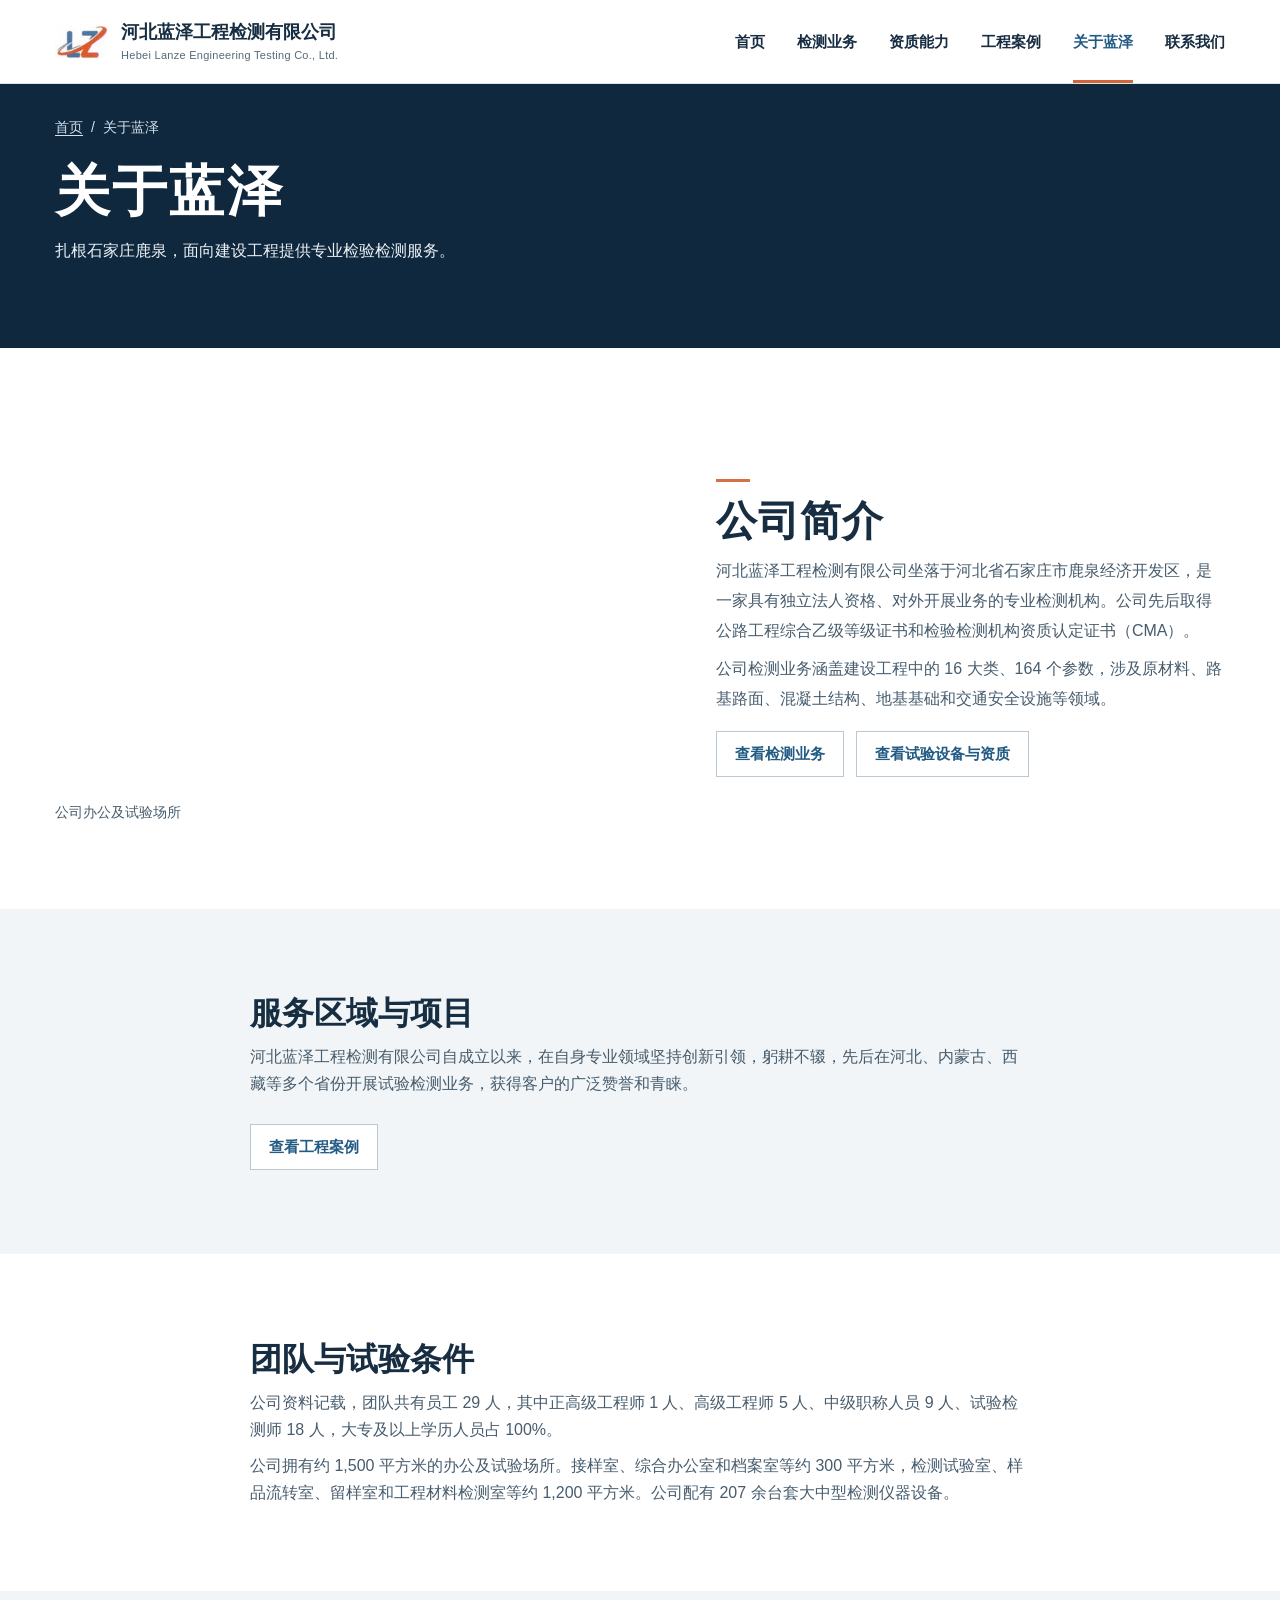
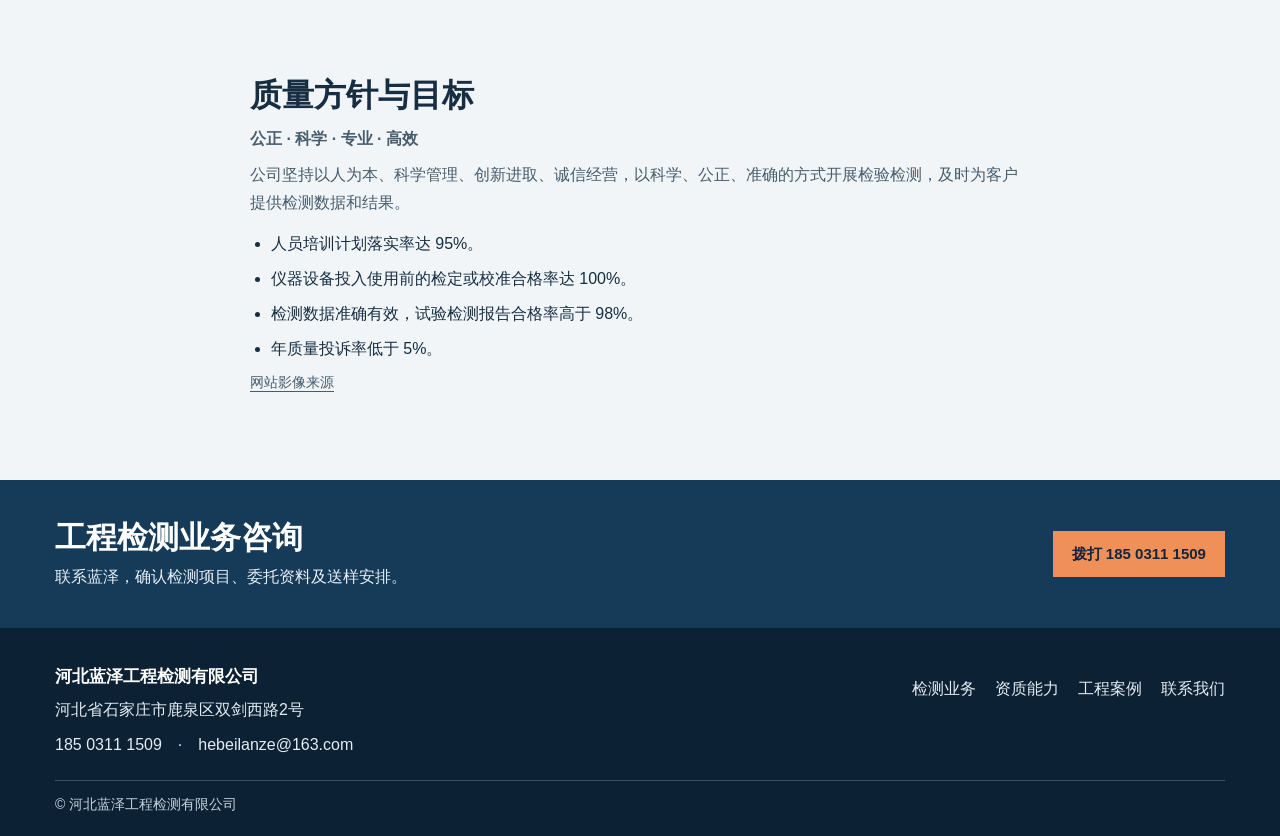
==== about.html @ 0165897f "Refine Lanze homepage and expand company information" ====
<!doctype html>
<html lang="zh-CN">
<head>
  <meta charset="utf-8">
  <meta name="viewport" content="width=device-width, initial-scale=1, viewport-fit=cover">
  <meta name="description" content="了解河北蓝泽工程检测有限公司的公司概况、试验环境和质量方针。">
  <title>关于蓝泽｜河北蓝泽工程检测有限公司</title>
  <link rel="icon" href="assets/logo.jpg" type="image/jpeg">
  <link rel="stylesheet" href="styles.css">
  <link rel="stylesheet" href="mobile.css" media="(max-width: 870px), (max-width: 960px) and (max-height: 500px) and (pointer: coarse)">
  <script src="site.js" defer></script>
</head>
<body>
<a class="skip" href="#main">跳至页面内容</a>
      <header class="header">
        <div class="container header-row">
          <a class="brand" href="index.html">
            <img src="assets/logo.jpg" alt="" width="104" height="69" class="brand-mark">
            <span class="brand-text">
              <span class="brand-name">河北蓝泽工程检测有限公司</span>
              <span class="brand-en" lang="en">Hebei Lanze Engineering Testing Co., Ltd.</span>
            </span>
          </a>
          <button class="menu-button" type="button" aria-controls="site-nav" aria-expanded="false" aria-label="展开导航">
            <span class="menu-bars" aria-hidden="true"></span>
          </button>
          <nav class="nav" id="site-nav" aria-label="主导航">
            <a class="nav-link" href="index.html">首页</a>
<a class="nav-link" href="services.html">检测业务</a>
<a class="nav-link" href="qualifications.html">资质能力</a>
<a class="nav-link" href="projects.html">工程案例</a>
<a class="nav-link" href="about.html" aria-current="page">关于蓝泽</a>
<a class="nav-link" href="contact.html">联系我们</a>
          </nav>
        </div>
      </header>
<main id="main">
<section class="page-hero">
    <div class="container">
      <nav class="breadcrumb" aria-label="当前位置"><a href="index.html">首页</a><span aria-hidden="true">/</span><span aria-current="page">关于蓝泽</span></nav>
      <h1>关于蓝泽</h1><p>扎根石家庄鹿泉，面向建设工程提供专业检验检测服务。</p>
    </div>
  </section>

<section class="section">
  <div class="container split">
    <figure class="split-media">
      <picture>
        <source media="(max-width: 870px), (max-width: 960px) and (max-height: 500px) and (pointer: coarse)" srcset="assets/office-mobile.webp" type="image/webp">
        <source media="(max-width: 870px), (max-width: 960px) and (max-height: 500px) and (pointer: coarse)" srcset="assets/office-mobile.jpg">
        <img src="assets/office.jpg" alt="河北蓝泽工程检测有限公司办公楼外景" width="1800" height="899" loading="lazy" decoding="async">
      </picture>
      <figcaption>公司办公及试验场所</figcaption>
    </figure>
    <div class="split-copy">
      <h2>公司简介</h2>
      <p>河北蓝泽工程检测有限公司坐落于河北省石家庄市鹿泉经济开发区，是一家具有独立法人资格、对外开展业务的专业检测机构。公司先后取得公路工程综合乙级等级证书和检验检测机构资质认定证书（CMA）。</p>
      <p>公司检测业务涵盖建设工程中的 16 大类、164 个参数，涉及原材料、路基路面、混凝土结构、地基基础和交通安全设施等领域。</p>
      <div class="actions"><a class="button button-outline" href="services.html">查看检测业务</a><a class="button button-outline" href="qualifications.html">查看试验设备与资质</a></div>
    </div>
  </div>
</section>
<section class="section section-tint">
  <div class="container article">
    <h2>服务区域与项目</h2>
    <p>河北蓝泽工程检测有限公司自成立以来，在自身专业领域坚持创新引领，躬耕不辍，先后在河北、内蒙古、西藏等多个省份开展试验检测业务，获得客户的广泛赞誉和青睐。</p>
    <div class="actions"><a class="button button-outline" href="projects.html">查看工程案例</a></div>
  </div>
</section>
<section class="section">
  <div class="container article">
    <h2>团队与试验条件</h2>
    <p>公司资料记载，团队共有员工 29 人，其中正高级工程师 1 人、高级工程师 5 人、中级职称人员 9 人、试验检测师 18 人，大专及以上学历人员占 100%。</p>
    <p>公司拥有约 1,500 平方米的办公及试验场所。接样室、综合办公室和档案室等约 300 平方米，检测试验室、样品流转室、留样室和工程材料检测室等约 1,200 平方米。公司配有 207 余台套大中型检测仪器设备。</p>
  </div>
</section>
<section class="section section-tint">
  <div class="container article">
    <h2>质量方针与目标</h2>
    <p><strong>公正 · 科学 · 专业 · 高效</strong></p>
    <p>公司坚持以人为本、科学管理、创新进取、诚信经营，以科学、公正、准确的方式开展检验检测，及时为客户提供检测数据和结果。</p>
    <ul class="project-list">
      <li>人员培训计划落实率达 95%。</li>
      <li>仪器设备投入使用前的检定或校准合格率达 100%。</li>
      <li>检测数据准确有效，试验检测报告合格率高于 98%。</li>
      <li>年质量投诉率低于 5%。</li>
    </ul>
    <p class="media-credit"><a href="assets/photo-credits.txt">网站影像来源</a></p>
  </div>
</section>

  <section class="contact-band">
    <div class="container">
      <div><h2>工程检测业务咨询</h2><p>联系蓝泽，确认检测项目、委托资料及送样安排。</p></div>
      <a class="button button-primary" href="tel:18503111509">拨打 185 0311 1509</a>
    </div>
  </section>
</main>
<footer class="footer">
  <div class="container">
    <div class="footer-main">
      <div>
        <h2>河北蓝泽工程检测有限公司</h2>
        <p>河北省石家庄市鹿泉区双剑西路2号</p>
        <p><a href="tel:18503111509">185 0311 1509</a>　·　<a href="mailto:hebeilanze@163.com">hebeilanze@163.com</a></p>
      </div>
      <nav aria-label="页脚导航">
        <a href="services.html">检测业务</a>
        <a href="qualifications.html">资质能力</a>
        <a href="projects.html">工程案例</a>
        <a href="contact.html">联系我们</a>
      </nav>
    </div>
    <div class="footer-small">© 河北蓝泽工程检测有限公司</div>
  </div>
</footer>
<nav class="mobile-only mobile-contact" aria-label="业务联系">
  <a href="contact.html">联系蓝泽</a>
  <a href="tel:18503111509">电话咨询</a>
</nav>
</body>
</html>
---- styles.css ----
:root {
  --ink: #172d42;
  --navy: #10283e;
  --navy-dark: #0c2134;
  --blue: #225b83;
  --muted: #475c6d;
  --line: #dbe3ea;
  --mist: #f1f5f7;
  --white: #fff;
  --orange: #ef9059;
  --rust: #a9411e;
  --page: 1200px;
  --gutter: clamp(16px, 4.3vw, 66px);
  font-family: -apple-system, BlinkMacSystemFont, "PingFang SC", "Hiragino Sans GB", "Microsoft YaHei", "Noto Sans CJK SC", Arial, sans-serif;
  color: var(--ink);
  background: var(--white);
  -webkit-text-size-adjust: 100%;
}
* { box-sizing: border-box; }
body { margin: 0; font-size: 1rem; line-height: 1.7; }
a { color: inherit; text-decoration: none; }
button { font: inherit; }
a:focus-visible, button:focus-visible, summary:focus-visible { outline: 3px solid #dc743c; outline-offset: 4px; }
img { display: block; max-width: 100%; height: auto; }
h1, h2, h3, p, figure, ul, dl, dd { margin: 0; }
h1, h2, h3 { line-height: 1.28; }
p + p { margin-top: 1em; }
ul { padding-left: 1.3em; }
.container { width: calc(100% - var(--gutter) * 2); max-width: var(--page); margin: 0 auto; }
.skip { position: absolute; z-index: 5; left: 12px; top: 6px; padding: 6px 16px; color: var(--navy); background: white; transform: translateY(-160%); }
.skip:focus { transform: none; }
.sr-only { position: absolute; width: 1px; height: 1px; padding: 0; margin: -1px; overflow: hidden; clip: rect(0, 0, 0, 0); white-space: nowrap; border: 0; }
.mobile-only { display: none; }

.footer a:hover { text-decoration: underline; text-underline-offset: 4px; }
.header { background: white; position: relative; z-index: 2; border-bottom: 1px solid var(--line); }
.header-row { display: flex; align-items: center; justify-content: space-between; min-height: 83px; gap: 22px; }
.brand { display: inline-flex; align-items: center; gap: 12px; min-width: 0; padding-block: 8px; flex-shrink: 0; }
.brand-mark { display: block; width: 54px; height: 43px; object-fit: contain; }
.brand-text { display: grid; gap: 3px; }
.brand-name { font-size: 1.125rem; font-weight: 760; line-height: 1.3; }
.brand-en { font-size: .6875rem; color: #556a78; letter-spacing: .025em; line-height: 1.3; }
.menu-button { display: none; color: var(--navy); }
.menu-bars, .menu-bars::before, .menu-bars::after { display: block; width: 22px; height: 2px; background: currentColor; border-radius: 2px; }
.menu-bars { position: relative; }
.menu-bars::before, .menu-bars::after { content: ""; position: absolute; left: 0; }
.menu-bars::before { top: -7px; }
.menu-bars::after { top: 7px; }
.menu-button[aria-expanded="true"] .menu-bars { background: transparent; }
.menu-button[aria-expanded="true"] .menu-bars::before { top: 0; transform: rotate(45deg); }
.menu-button[aria-expanded="true"] .menu-bars::after { top: 0; transform: rotate(-45deg); }
.nav { display: flex; gap: clamp(16px, 2.5vw, 35px); align-items: stretch; align-self: stretch; }
.nav-link { display: flex; align-items: center; position: relative; white-space: nowrap; font-size: .9375rem; font-weight: 650; }
.nav-link:hover, .nav-link[aria-current="page"] { color: var(--blue); }
.nav-link[aria-current="page"]::after { content: ""; position: absolute; height: 3px; inset: auto 0 0; background: #d36538; }

.hero { position: relative; isolation: isolate; color: white; background: var(--navy); overflow: hidden; }
.hero .container { display: flex; align-items: center; justify-content: center; min-height: clamp(440px, 43vw, 625px); }
.hero-copy { padding: 30px 0 60px; text-align: center; pointer-events: none; }
.hero-wordmark { display: flex; align-items: center; justify-content: center; gap: .16em; margin: 0 0 .5em; font-size: clamp(1.65rem, 3.25vw, 2.8rem); font-weight: 550; line-height: 1; }
.hero-wordmark img { width: 1.28em; height: auto; filter: grayscale(1) invert(1) brightness(3.6) contrast(1.5); mix-blend-mode: screen; }
.hero h1 { display: flex; flex-wrap: wrap; justify-content: center; gap: .13em .38em; font-size: clamp(2.8rem, 5.8vw, 5rem); font-weight: 600; letter-spacing: .055em; line-height: 1.13; text-shadow: 0 2px 14px rgba(8,24,39,.48); }
.hero-translation { margin: .83em 0 0; color: #f7f8fa; font-size: clamp(.62rem, 1.15vw, .94rem); font-weight: 500; letter-spacing: .14em; text-transform: uppercase; text-shadow: 0 1px 5px #172c36; }
.hero h1 span + span::before { content: ""; width: .075em; height: .075em; border-radius: 50%; background: #f4a273; margin: .12em .08em 0 0; }
.hero h1 span { display: inline-flex; align-items: center; gap: .16em; white-space: nowrap; }
.hero h1 i { display: block; width: .075em; height: .075em; background: #f4a273; border-radius: 50%; margin: .12em .06em 0; }
.hero-slides, .hero-slide { position: absolute; inset: 0; }
.hero-slides { z-index: -1; }
.hero-slide { opacity: 0; visibility: hidden; transition: opacity .52s ease, visibility .52s; }
.hero-slide[data-active] { opacity: 1; visibility: visible; z-index: 1; }
.hero-slide picture, .hero-slide img { display: block; width: 100%; height: 100%; }
.hero-slide img { object-fit: cover; object-position: center 50%; }
.hero-bridge-truck img { object-position: center 57%; }
.hero-office img { object-position: center 60%; }
.hero-slide::after {
  content: ""; position: absolute; inset: 0;
  background: linear-gradient(180deg, rgba(19,28,35,.18), rgba(19,28,35,.50) 42%, rgba(19,28,35,.50));
}
.hero-controls { display: none; position: absolute; left: 50%; transform: translateX(-50%); bottom: 18px; align-items: center; }
.hero[data-carousel-ready] .hero-controls { display: flex; }
.hero-controls button { display: grid; place-items: center; width: 44px; height: 44px; padding: 0; border: 0; color: white; background: transparent; cursor: pointer; }
.slide-select::before { content: ""; width: 9px; height: 9px; border: 1px solid white; border-radius: 50%; }
.slide-select[aria-pressed="true"]::before { background: var(--orange); border-color: var(--orange); }
.actions { display: flex; gap: 12px; flex-wrap: wrap; margin-top: 26px; }
.button { min-height: 46px; padding: 9px 18px; display: inline-flex; align-items: center; justify-content: center; border: 1px solid transparent; text-align: center; font-size: .9375rem; line-height: 1.35; font-weight: 700; transition: background .16s ease, color .16s ease, border-color .16s ease; }
.button-primary { background: var(--orange); color: #172536; }
.button-primary:hover { background: #ffb283; }
.button-outline { border-color: #b9c8d4; color: var(--blue); background: white; }
.button-outline:hover { border-color: var(--blue); background: #eaf2f8; }

.section { padding-block: clamp(45px, 6.6vw, 92px); }
.section-tint { background: var(--mist); }
.section-heading { display: flex; justify-content: space-between; align-items: flex-end; flex-wrap: wrap; gap: 15px 26px; margin-bottom: 30px; }
.section-heading h2, .split-copy h2 { font-size: clamp(1.7rem, 3.3vw, 2.55rem); letter-spacing: .025em; }
.section-heading h2::before, .split-copy h2::before { content: ""; display: block; background: #d47148; width: 34px; height: 3px; margin-bottom: 13px; }
.section-heading p, .split-copy p { margin-top: 9px; color: var(--muted); }
.cards { display: grid; gap: 20px; }
.cards-four { grid-template-columns: repeat(4, minmax(0, 1fr)); }
.cards-three { grid-template-columns: repeat(3, minmax(0, 1fr)); }
.card { min-width: 0; border: 1px solid var(--line); background: white; }
a.card { display: flex; flex-direction: column; }
a.card:hover { border-color: #7c9ab0; box-shadow: 0 8px 24px rgba(27,54,77,.09); }
.card img { width: 100%; aspect-ratio: 1.9; object-fit: cover; background: #dae4ea; }
.service-cards .card img { aspect-ratio: 1.85; }
.service-cards .card:hover h3 { color: var(--blue); }
.case-cards img { aspect-ratio: 1.62; }
.card-body { padding: 18px; min-width: 0; }
.card h3 { font-size: 1.125rem; line-height: 1.42; }
.card p { color: var(--muted); margin-top: 6px; font-size: 1rem; line-height: 1.62; }
.category { display: inline-block; color: var(--rust); font-size: .875rem; font-weight: 700; margin-bottom: 6px; }
.split { display: grid; grid-template-columns: 1.16fr 1fr; align-items: center; gap: clamp(26px, 5.5vw, 85px); }
.split-media img { width: 100%; max-height: 423px; aspect-ratio: 1.63; object-fit: cover; }
.split-media figcaption { padding-top: 6px; color: var(--muted); font-size: .875rem; }
.split-copy p { line-height: 1.85; }
.split-copy .actions { margin-top: 18px; }
.credential-business-license { --document-angle: -.52deg; }
.credential-cma-certificate { --document-angle: -.31deg; }
.credential-highway-certificate { --document-angle: -.38deg; }
.credential-image img { transform: rotate(var(--document-angle, 0deg)); }

.contact-band { background: #153b58; color: white; padding-block: 38px; }
.contact-band .container { display: flex; flex-wrap: wrap; gap: 18px 32px; align-items: center; justify-content: space-between; }
.contact-band h2 { font-size: clamp(1.35rem, 2.4vw, 1.95rem); }
.contact-band p { margin-top: 6px; color: #e8f0f6; }
.footer { background: var(--navy-dark); color: #e5edf4; padding-block: 38px 19px; }
.footer-main { display: flex; align-items: flex-start; justify-content: space-between; gap: 22px 40px; flex-wrap: wrap; }
.footer h2 { color: white; font-size: 1.0625rem; }
.footer p { margin-top: 8px; }
.footer nav { display: flex; flex-wrap: wrap; column-gap: 19px; }
.footer nav a { display: inline-flex; min-height: 44px; align-items: center; }
.footer-small { margin-top: 22px; padding-top: 12px; border-top: 1px solid #365066; font-size: .875rem; color: #c5d3df; }

.page-hero { background: var(--navy); color: white; padding-block: 28px clamp(41px, 7vw, 84px); }
.breadcrumb { display: flex; flex-wrap: wrap; align-items: center; gap: 8px; font-size: .875rem; color: #d4e3ef; }
.breadcrumb a { display: inline-flex; align-items: center; min-height: 31px; text-decoration: underline; text-underline-offset: 3px; }
.page-hero h1 { margin-top: 13px; font-size: clamp(2.15rem, 5vw, 3.45rem); letter-spacing: .04em; }
.page-hero p { margin-top: 10px; max-width: 700px; color: #eaf2f7; }
.anchor-nav { background: var(--mist); border-bottom: 1px solid var(--line); padding-block: 11px; }
.anchor-nav .container { display: flex; flex-wrap: wrap; gap: 6px 16px; }
.anchor-nav a { display: inline-flex; align-items: center; min-height: 44px; font-weight: 700; color: var(--blue); text-decoration: underline; text-underline-offset: 4px; }
.service-block { padding-block: clamp(28px, 5vw, 52px); border-bottom: 1px solid var(--line); }
.service-block:last-child { border-bottom: 0; }
.service-block h2, .article h2 { font-size: clamp(1.45rem, 2.8vw, 2rem); }
.service-block p, .article p { margin-top: 9px; color: var(--muted); }
.table-list { list-style: none; padding: 0; border-top: 1px solid var(--line); margin-top: 17px; }
.table-list li { display: grid; grid-template-columns: minmax(135px, 23%) 1fr; gap: 12px 24px; border-bottom: 1px solid var(--line); padding: 13px 12px; background: white; }
.table-list li:nth-child(even) { background: var(--mist); }
.table-list li span { color: var(--muted); }
.service-scope { margin-top: 22px; max-width: 850px; color: var(--muted); }
.testing-list li { grid-template-columns: clamp(116px, 15vw, 172px) minmax(0, 1fr); align-items: start; padding: 16px; }
.testing-list img { width: 100%; border-radius: 2px; }
.service-entry-copy h3 { color: var(--blue); font-size: 1.08rem; }
.service-entry-copy p { line-height: 1.75; }
.article { max-width: 780px; }
.article + .article { margin-top: 36px; }
.project-list { margin-top: 14px; }
.project-list li + li { margin-top: 8px; }
.gallery figcaption { padding: 13px 14px; font-size: 1rem; font-weight: 650; }
.gallery img { aspect-ratio: 1.5; }
.gallery-title { margin: 23px 0 11px; font-size: 1.2rem; color: var(--blue); }
.facility-gallery img { object-fit: contain; background: #fff; }
.media-credit { font-size: .875rem; }
.media-credit a { text-decoration: underline; text-underline-offset: 4px; }
.credentials { display: grid; grid-template-columns: repeat(3, minmax(0, 1fr)); gap: 18px; }
.credential { border: 1px solid var(--line); background: white; }
.credential-image { display: block; padding: 18px; background: var(--mist); }
.credential-image img { width: 100%; height: 232px; object-fit: contain; }
.credential-copy { padding: 16px 18px; text-align: center; }
.credential-copy h3 { font-size: 1.125rem; line-height: 1.45; }
.note { border-left: 3px solid #cb6a44; margin-top: 24px; padding: 11px 15px; background: var(--mist); color: var(--muted); }
.contact-items { margin-top: 12px; }
.contact-items > div { display: grid; grid-template-columns: 90px 1fr; gap: 9px; align-items: baseline; padding-block: 10px; border-bottom: 1px solid var(--line); }
.contact-items dt { font-weight: 700; }
.contact-items dd { min-width: 0; overflow-wrap: break-word; overflow-wrap: anywhere; }
.contact-items a { display: inline-flex; min-height: 44px; align-items: center; color: var(--blue); text-decoration: underline; text-underline-offset: 4px; }
.tel { white-space: nowrap; font-variant-numeric: tabular-nums; }

@media (max-width: 1020px) {
  .nav { gap: 16px; }
  .brand-name { font-size: 1.02rem; }
  .brand-mark { width: 50px; height: 38px; }
  .cards { gap: 14px; }
  .card-body { padding: 13px; }
  .nav-link { font-size: .9rem; }
}
@media (max-width: 870px) {
  .header-row { min-height: 68px; flex-wrap: wrap; gap: 0; }
  .nav { width: 100%; min-width: 0; flex-wrap: wrap; gap: 0 14px; border-top: 1px solid var(--line); }
  .nav-link { min-height: 46px; }
  .js .menu-button { display: inline-flex; align-items: center; justify-content: center; width: 44px; min-height: 44px; padding: 0; border: 0; background: white; }
  .js .nav:not(.open) { display: none; }
  .js .nav { display: grid; grid-template-columns: repeat(3, minmax(0, 1fr)); padding: 5px 0; }
  .js .nav-link { padding: 7px 0; }
  .nav-link[aria-current="page"]::after { right: auto; width: 29px; }
  .hero .container { min-height: 0; aspect-ratio: 2 / 1; }
  .hero-slide img { object-fit: contain; object-position: center; }
  .hero-slide::after {
    background: linear-gradient(180deg, rgba(7,23,38,.06) 5%, rgba(7,23,38,.36) 52%, rgba(7,23,38,.63));
  }
  .hero h1 { font-size: clamp(2.8rem, 8.6vw, 4.7rem); }
  .hero-controls { bottom: 8px; }
  .split { gap: 25px; }
  .cards-four { grid-template-columns: repeat(2, minmax(0, 1fr)); }
}
@media (max-width: 620px) {
  .brand { gap: 7px; }
  .brand-mark { width: 39px; height: 31px; }
  .brand-text { gap: 2px; }
  .brand-name { font-size: .94rem; }
  .brand-en { font-size: .62rem; }
  .hero .container { width: 100%; aspect-ratio: 16 / 9; padding-inline: var(--gutter); }
  .hero h1 { gap: .12em .34em; font-size: clamp(1.8rem, 8.1vw, 3.35rem); }
  .hero-copy { padding: 0 0 15px; }
  .hero-controls { bottom: 1px; }
  .section-heading { margin-bottom: 19px; }
  .section-heading h2::before, .split-copy h2::before { margin-bottom: 9px; }
  .card h3 { font-size: 1.025rem; }
  .cards { gap: 11px; }
  .card-body { padding: 11px; }
  .cards-three, .split, .credentials { grid-template-columns: minmax(0, 1fr); }
  .credential-image img { height: clamp(204px, 62vw, 345px); }
  .gallery { grid-template-columns: repeat(2, minmax(0, 1fr)); }
  .service-cards .card img { aspect-ratio: 1.5; object-fit: contain; }
  .case-cards img, .split-media img { aspect-ratio: auto; max-height: none; }
  .contact-band .container { gap: 14px; }
  .footer-main { gap: 14px; }
  .table-list li { grid-template-columns: minmax(0, 1fr); padding: 10px 11px; gap: 3px; }
}
@media (max-width: 355px) {
  .brand-en { display: none; }
  .brand-name { font-size: .88rem; }
  .actions { gap: 8px; }
  .button { padding-inline: 12px; }
  .service-cards { grid-template-columns: minmax(0, 1fr); }
  .service-cards a.card { display: grid; grid-template-columns: 95px minmax(0, 1fr); align-items: center; }
  .service-cards .card img { height: 100%; aspect-ratio: auto; object-fit: contain; }
}
@media (prefers-reduced-motion: reduce) {
  *, *::before, *::after { transition: none !important; }
}
---- mobile.css ----
:root {
  --gutter: max(clamp(16px, 5vw, 36px), env(safe-area-inset-left, 0px), env(safe-area-inset-right, 0px));
  scroll-padding-top: calc(76px + env(safe-area-inset-top, 0px));
  scroll-padding-bottom: calc(72px + env(safe-area-inset-bottom, 0px));
}

body { padding-bottom: calc(60px + env(safe-area-inset-bottom, 0px)); }
.mobile-only { display: block; }
.skip { z-index: 12; }

.header {
  position: sticky;
  top: 0;
  z-index: 10;
  padding-top: env(safe-area-inset-top, 0px);
  border-color: #cad8e2;
}
.header-row {
  position: relative;
  min-height: 64px;
  width: 100%;
  padding-inline: var(--gutter);
  flex-wrap: wrap;
  gap: 0 8px;
  background: white;
}
.brand { flex: 1; gap: 8px; }
.brand-mark { flex: 0 0 auto; width: 43px; height: 34px; }
.brand-text { display: block; }
.brand-name { display: block; font-size: clamp(.9rem, 4.1vw, 1.125rem); font-weight: 500; letter-spacing: .015em; }
.brand-en { display: none; }
.header .menu-button {
  width: 44px;
  height: 44px;
  margin-left: auto;
  border: 0;
  background: transparent;
}
.js .header .menu-button { display: inline-flex; align-items: center; justify-content: center; padding: 0; }
.menu-bars, .menu-bars::before, .menu-bars::after { width: 20px; }
.menu-bars::before { top: -6px; }
.menu-bars::after { top: 6px; }
.header.menu-open::before {
  position: fixed;
  inset: 0;
  content: "";
  background: rgba(10, 29, 45, .52);
}
.header .nav {
  display: grid;
  width: 100%;
  min-width: 0;
  grid-template-columns: repeat(2, minmax(0, 1fr));
  gap: 0 16px;
  border-top: 1px solid var(--line);
  background: white;
}
.js .header .nav {
  position: absolute;
  top: 100%;
  left: 0;
  max-height: calc(100vh - 70px - env(safe-area-inset-top, 0px));
  max-height: calc(100dvh - 70px - env(safe-area-inset-top, 0px));
  padding: 6px var(--gutter) 16px;
  overflow-y: auto;
  box-shadow: 0 15px 26px rgba(9, 31, 49, .12);
}
.js .header .nav:not(.open) { display: none; }
.header .nav-link {
  min-height: 53px;
  padding: 5px 9px;
  border-bottom: 1px solid var(--line);
  color: var(--navy);
  font-size: 1rem;
  font-weight: 500;
}
.header .nav-link[aria-current="page"] { color: var(--blue); background: #f1f6fa; }
.header .nav-link[aria-current="page"]::after { inset: auto 9px 0; }

.home-page {
  --ink: #263b44;
  --navy: #36576a;
  --navy-dark: #3c5763;
  --blue: #396177;
  --muted: #606e74;
  --line: #dbe4e2;
  --mist: #eef3f1;
  --rust: #935338;
}
.home-page .hero { background: #344b57; color: white; }
.hero-slides {
  position: relative;
  z-index: 0;
  height: clamp(162px, 51vw, 435px);
  max-height: 65vh;
  touch-action: pan-y pinch-zoom;
  background: #e4ebea;
}
.hero-slide img { object-fit: contain; object-position: center; }
.hero-slide::after { background: linear-gradient(180deg, rgba(25,34,40,.25), rgba(25,34,40,.56) 54%, rgba(25,34,40,.43)); }
.hero > .container {
  position: absolute;
  inset: 0;
  width: 100%;
  min-height: 0;
  aspect-ratio: auto;
  justify-content: center;
  padding: 8px max(10px, env(safe-area-inset-left, 0px)) 30px;
  pointer-events: none;
}
.hero-copy { width: 100%; padding: 0; }
.hero-wordmark { margin-bottom: .46em; font-size: clamp(1.35rem, 5.7vw, 2.1rem); font-weight: 500; }
.hero h1 {
  gap: .16em .36em;
  font-size: clamp(1.38rem, 6.2vw, 2.65rem);
  font-weight: 500;
  letter-spacing: .045em;
  line-height: 1.24;
}
.hero h1 i, .hero h1 span + span::before {
  width: .105em;
  height: .105em;
  flex: 0 0 .105em;
  border-radius: 50%;
  background: #f3c3a7;
}
.hero-translation { margin-top: .75em; font-size: clamp(.54rem, 2.3vw, .75rem); letter-spacing: .095em; }
.hero-controls {
  right: auto;
  bottom: 0;
  left: 50%;
  transform: translateX(-50%);
}
.hero-controls button { width: 38px; }
.hero-controls button::before { width: 7px; height: 3px; border: 0; border-radius: 4px; background: #cfdae0; }
.hero-controls button[aria-pressed="true"]::before { width: 20px; background: white; }

.section { padding-block: 34px; }
.section-heading { align-items: flex-end; gap: 8px 12px; margin-bottom: 14px; }
.section-heading h2, .split-copy h2 { font-size: clamp(1.48rem, 5.3vw, 2rem); letter-spacing: .01em; }
.section-heading h2::before, .split-copy h2::before { width: 23px; height: 3px; margin-bottom: 8px; }
.section-heading .button {
  min-height: 44px;
  padding: 7px 0;
  border: 0;
  background: transparent;
  text-decoration: underline;
  text-underline-offset: 5px;
}
.section-heading .button:active { color: var(--rust); }
.home-page .section { padding-block: clamp(34px, 8vw, 60px); }
.home-page .section-heading, .home-page .split-heading {
  display: flex;
  justify-content: space-between;
  align-items: center;
  gap: 8px 12px;
  margin-bottom: 17px;
  border-bottom: 1px solid #d3dce0;
}
.home-page .section-heading h2, .home-page .split-copy h2 {
  font-size: clamp(1.52rem, 5.7vw, 2.15rem);
  font-weight: 500;
  letter-spacing: .07em;
}
.home-page .section-heading h2::before, .home-page .split-copy h2::before { content: none; }
.home-page .home-more {
  display: inline-flex;
  align-items: center;
  flex-shrink: 0;
  min-height: 44px;
  padding-inline: 0;
  color: #616a72;
  font-size: .875rem;
  font-weight: 400;
  text-decoration: none;
}
.home-page .card { border: 0; box-shadow: none; }
.home-page .card h3 { font-size: 1.02rem; font-weight: 500; }
.home-page .card p { font-size: .875rem; font-weight: 400; }

.home-services .service-cards { grid-template-columns: minmax(0, 1fr); gap: 0; }
.home-services .service-cards .card { min-height: 51px; justify-content: center; border-bottom: 1px solid var(--line); }
.home-services .service-cards .card:first-child {
  display: grid;
  grid-template-columns: minmax(0, 1fr) minmax(0, 1.05fr);
  min-height: 112px;
  margin-bottom: 5px;
  border: 0;
  background: var(--mist);
}
.home-services .service-cards .card:first-child img { width: 100%; height: 100%; aspect-ratio: auto; object-fit: cover; }
.home-services .service-cards .card:first-child .card-body { padding: 11px 13px; align-self: center; }
.home-services .service-cards .card:first-child h3 { color: var(--blue); font-size: 1.15rem; }
.home-services .service-cards .card:not(:first-child) {
  display: grid;
  grid-template-columns: minmax(0, 1fr) clamp(51px, 14vw, 84px);
  align-items: center;
  gap: 13px;
  padding-block: 8px;
}
.home-services .service-cards .card:not(:first-child) img { grid-column: 2; grid-row: 1; height: auto; aspect-ratio: 1.5; object-fit: cover; }
.home-services .service-cards .card:not(:first-child) .card-body { grid-column: 1; grid-row: 1; padding: 0; }
.home-services .service-cards .card:not(:first-child) p { margin-top: 2px; }

.home-about .split { display: flex; flex-direction: column-reverse; align-items: stretch; gap: 21px; }
.home-about .split-copy p { line-height: 1.85; }
.home-about .split-copy .actions { display: none; }
.home-about .split-media img { height: auto; max-height: none; aspect-ratio: auto; }
.home-facts { display: grid; grid-template-columns: repeat(2, minmax(0, 1fr)); margin-top: 18px; }
.home-facts div { display: flex; flex-direction: column-reverse; padding: 3px 10px 3px 0; }
.home-facts div + div { padding-left: 16px; border-left: 1px solid #c9d8d6; }
.home-facts dt { color: var(--muted); font-size: .875rem; }
.home-facts dd { color: var(--blue); font-size: clamp(1.42rem, 6vw, 1.9rem); font-weight: 500; line-height: 1.3; }
.home-facts dd span { font-size: .875rem; }

.home-projects .section-heading p { font-size: .9375rem; }
.home-projects .case-cards { grid-template-columns: minmax(0, 1fr); gap: 0; }
.home-projects .case-cards .card:first-child img { aspect-ratio: 1.72; object-fit: cover; }
.home-projects .case-cards .card:first-child .card-body { padding: 11px 0 17px; }
.home-projects .case-cards .card:first-child h3 { font-size: 1.15rem; }
.home-projects .case-cards .card:not(:first-child) {
  display: grid;
  grid-template-columns: minmax(0, 1fr) clamp(74px, 22vw, 120px);
  align-items: center;
  min-height: 73px;
  padding-block: 9px;
  gap: 13px;
  border-top: 1px solid var(--line);
}
.home-projects .case-cards .card:not(:first-child) img { grid-column: 2; grid-row: 1; aspect-ratio: 1.55; object-fit: cover; }
.home-projects .case-cards .card:not(:first-child) .card-body { grid-column: 1; grid-row: 1; padding: 0; }
.home-projects .case-cards .card:not(:first-child) p { display: none; }
.home-projects .category { margin-bottom: 3px; font-weight: 500; }

.credential-links { padding: 0; list-style: none; border-top: 1px solid #c9d8d6; }
.credential-links a {
  display: flex;
  align-items: center;
  justify-content: space-between;
  gap: 12px;
  min-height: 51px;
  padding: 9px 0;
  border-bottom: 1px solid #c9d8d6;
  line-height: 1.45;
}
.credential-links strong { font-weight: 500; }
.credential-links a span { flex-shrink: 0; color: var(--blue); font-size: .875rem; }
.home-page .contact-band { background: #e5eeed; color: var(--ink); }
.home-page .contact-band h2 { font-weight: 500; }
.home-page .contact-band p { color: var(--muted); }

.page-hero { padding-block: 15px 23px; background: #3a5b6d; }
.page-hero h1 { margin-top: 4px; font-size: clamp(1.85rem, 6vw, 2.55rem); }
.page-hero p { margin-top: 5px; }
.page-hero h1, .section-heading h2, .service-block h2, .split-copy h2, .article h2 { font-weight: 500; }
.anchor-nav .container { display: grid; grid-template-columns: repeat(2, minmax(0, 1fr)); gap: 2px 10px; }
.anchor-nav a { font-size: .9375rem; }
.credentials { gap: 13px; }
.credential-copy { padding: 12px; }
.credential-copy h3 { font-size: 1rem; }

.contact-band { padding-block: 25px; }
.contact-band .container > .button { display: none; }
.footer { padding-block: 24px 19px; }
.footer-small { margin-top: 14px; }
.mobile-contact {
  position: fixed;
  inset: auto 0 0;
  z-index: 8;
  display: grid;
  grid-template-columns: minmax(0, 2fr) minmax(0, 3fr);
  gap: 7px;
  padding: 7px var(--gutter) calc(7px + env(safe-area-inset-bottom, 0px));
  border-top: 1px solid #c7d5df;
  background: white;
  box-shadow: 0 -2px 12px rgba(16, 40, 62, .09);
}
.mobile-contact a {
  display: grid;
  place-items: center;
  min-height: 44px;
  padding: 5px 4px;
  border: 1px solid #beccd7;
  color: var(--navy);
  font-weight: 750;
  line-height: 1.3;
  text-align: center;
}
.mobile-contact a[href^="tel:"] { background: #3a5b6d; border-color: #3a5b6d; color: white; }
.mobile-contact a:active { border-color: var(--blue); background: #dbe9f4; color: var(--navy); }

.service-scope { margin-top: 18px; }
.testing-list li { grid-template-columns: minmax(0, min(19vw, 85px)) minmax(0, 1fr); align-items: center; gap: 7px 13px; padding: 13px 10px; }
.service-entry-copy { display: contents; }
.service-entry-copy h3, .gallery-title { font-weight: 500; }
.service-entry-copy p { grid-column: 1 / -1; font-size: .9375rem; }
.facility-gallery figcaption { padding: 9px 10px; font-weight: 500; }
.home-page .mobile-contact {
  grid-template-columns: repeat(2, minmax(0, 1fr));
  gap: 0;
  padding-block: 1px calc(1px + env(safe-area-inset-bottom, 0px));
  border-top-color: #cbd8d6;
  box-shadow: none;
}
.home-page .mobile-contact a { min-height: 48px; border: 0; font-size: .9375rem; font-weight: 500; }
.home-page .mobile-contact a[href^="tel:"] { border-left: 1px solid var(--line); background: #eef3f1; color: var(--blue); }
@media (min-width: 620px) {
  .home-services .service-cards { grid-template-columns: repeat(2, minmax(0, 1fr)); column-gap: 22px; }
  .home-services .service-cards .card:first-child { grid-row: span 3; margin: 0; }
  .home-about .split-media { max-width: 620px; }
}
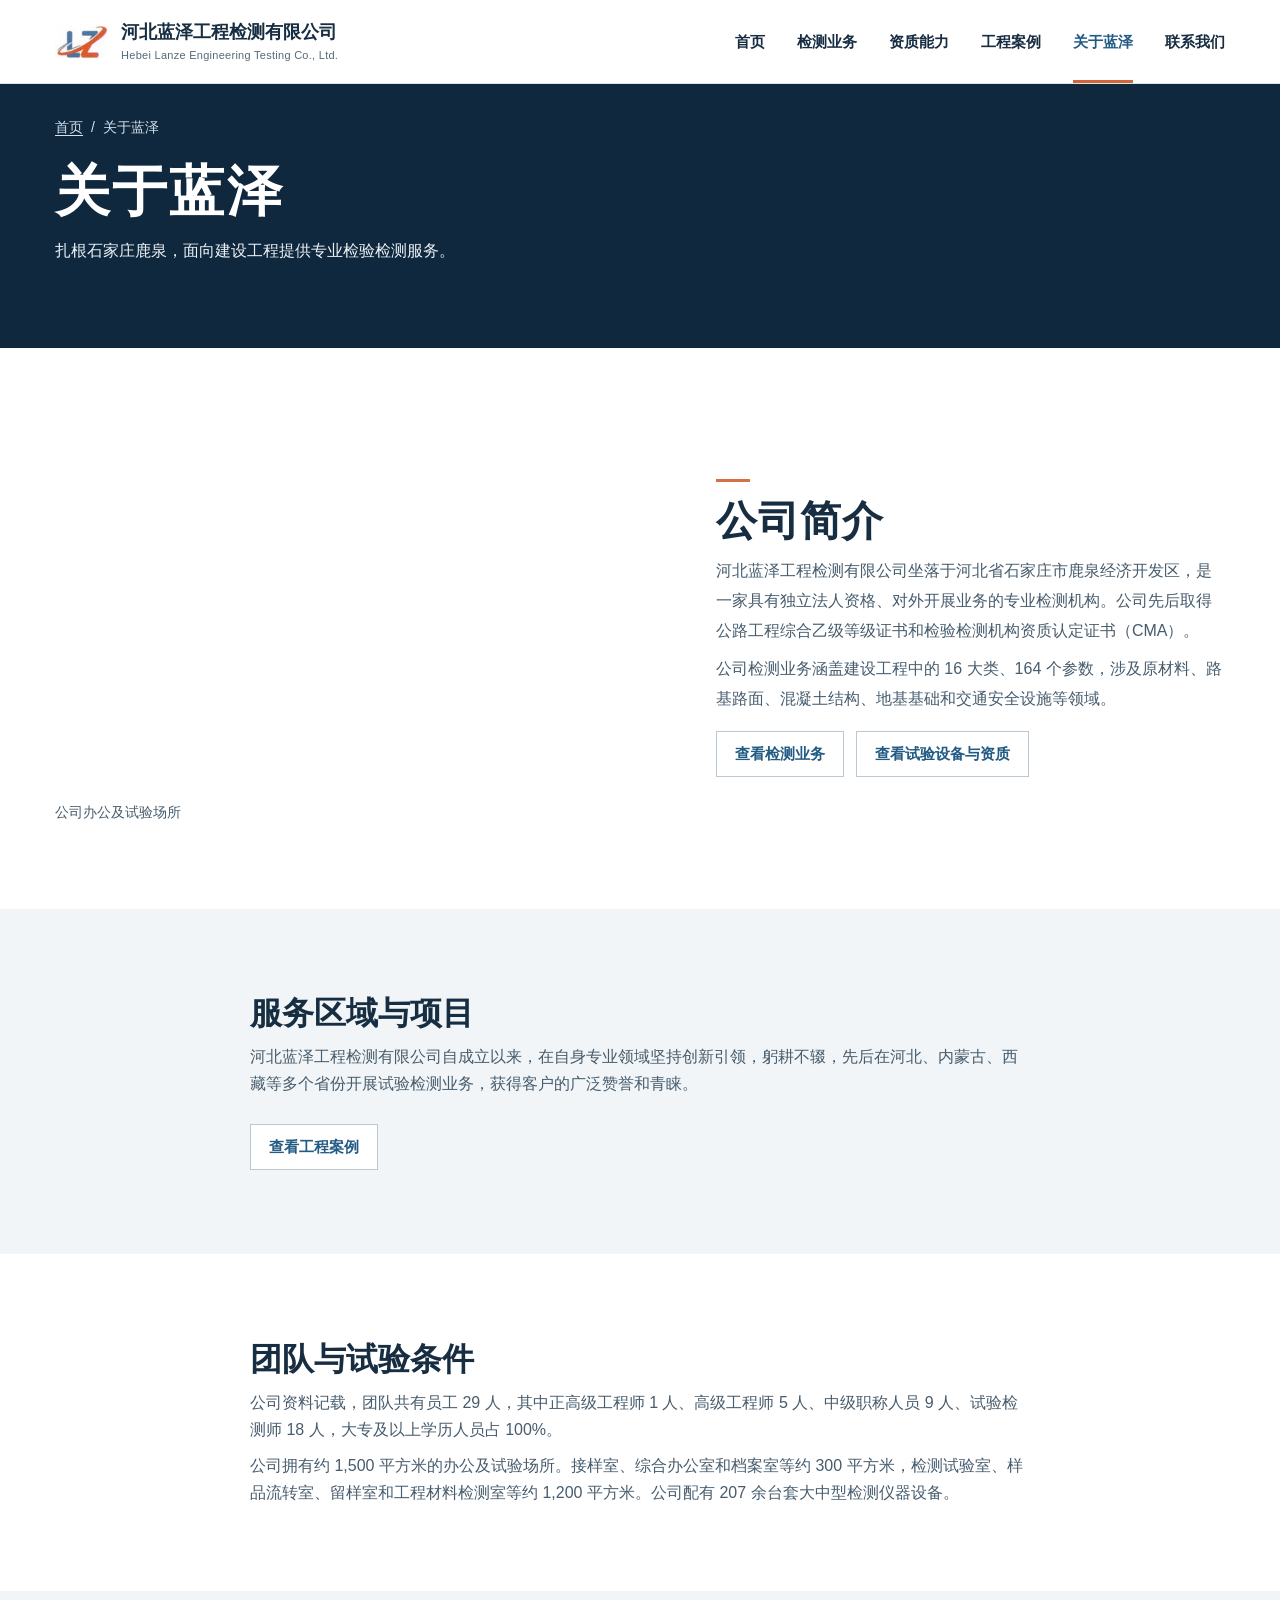
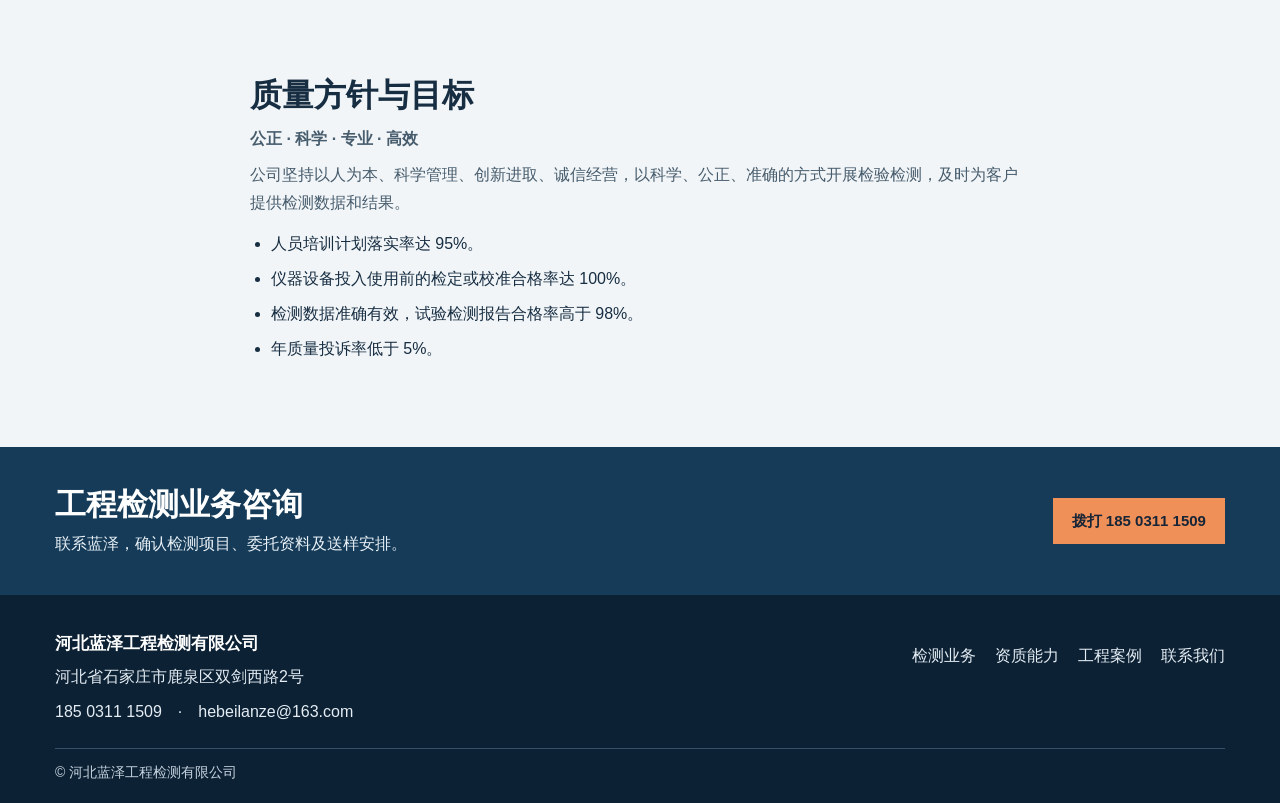
==== commit 3e1153a0: "Fix the mobile menu on scrolled pages and tune the homepage hero - Menu scroll lock now sets overflo" ====
--- a/about.html
+++ b/about.html
@@ -85,7 +85,6 @@
       <li>检测数据准确有效，试验检测报告合格率高于 98%。</li>
       <li>年质量投诉率低于 5%。</li>
     </ul>
-    <p class="media-credit"><a href="assets/photo-credits.txt">网站影像来源</a></p>
   </div>
 </section>
 
--- a/styles.css
+++ b/styles.css
@@ -55,10 +55,8 @@
 .nav-link[aria-current="page"]::after { content: ""; position: absolute; height: 3px; inset: auto 0 0; background: #d36538; }
 
 .hero { position: relative; isolation: isolate; color: white; background: var(--navy); overflow: hidden; }
-.hero .container { display: flex; align-items: center; justify-content: center; min-height: clamp(440px, 43vw, 625px); }
+.hero .container { display: flex; align-items: center; justify-content: center; min-height: clamp(330px, min(50vw, calc(100vh - 84px)), 780px); }
 .hero-copy { padding: 30px 0 60px; text-align: center; pointer-events: none; }
-.hero-wordmark { display: flex; align-items: center; justify-content: center; gap: .16em; margin: 0 0 .5em; font-size: clamp(1.65rem, 3.25vw, 2.8rem); font-weight: 550; line-height: 1; }
-.hero-wordmark img { width: 1.28em; height: auto; filter: grayscale(1) invert(1) brightness(3.6) contrast(1.5); mix-blend-mode: screen; }
 .hero h1 { display: flex; flex-wrap: wrap; justify-content: center; gap: .13em .38em; font-size: clamp(2.8rem, 5.8vw, 5rem); font-weight: 600; letter-spacing: .055em; line-height: 1.13; text-shadow: 0 2px 14px rgba(8,24,39,.48); }
 .hero-translation { margin: .83em 0 0; color: #f7f8fa; font-size: clamp(.62rem, 1.15vw, .94rem); font-weight: 500; letter-spacing: .14em; text-transform: uppercase; text-shadow: 0 1px 5px #172c36; }
 .hero h1 span + span::before { content: ""; width: .075em; height: .075em; border-radius: 50%; background: #f4a273; margin: .12em .08em 0 0; }
@@ -69,9 +67,7 @@
 .hero-slide { opacity: 0; visibility: hidden; transition: opacity .52s ease, visibility .52s; }
 .hero-slide[data-active] { opacity: 1; visibility: visible; z-index: 1; }
 .hero-slide picture, .hero-slide img { display: block; width: 100%; height: 100%; }
-.hero-slide img { object-fit: cover; object-position: center 50%; }
-.hero-bridge-truck img { object-position: center 57%; }
-.hero-office img { object-position: center 60%; }
+.hero-slide img { object-fit: contain; object-position: center; }
 .hero-slide::after {
   content: ""; position: absolute; inset: 0;
   background: linear-gradient(180deg, rgba(19,28,35,.18), rgba(19,28,35,.50) 42%, rgba(19,28,35,.50));
@@ -159,8 +155,6 @@
 .gallery img { aspect-ratio: 1.5; }
 .gallery-title { margin: 23px 0 11px; font-size: 1.2rem; color: var(--blue); }
 .facility-gallery img { object-fit: contain; background: #fff; }
-.media-credit { font-size: .875rem; }
-.media-credit a { text-decoration: underline; text-underline-offset: 4px; }
 .credentials { display: grid; grid-template-columns: repeat(3, minmax(0, 1fr)); gap: 18px; }
 .credential { border: 1px solid var(--line); background: white; }
 .credential-image { display: block; padding: 18px; background: var(--mist); }
--- a/mobile.css
+++ b/mobile.css
@@ -1,57 +1,75 @@
+/* 手机版：只在 ≤870px 或横屏小屏触控设备加载，电脑版样式见 styles.css */
 :root {
-  --gutter: max(clamp(16px, 5vw, 36px), env(safe-area-inset-left, 0px), env(safe-area-inset-right, 0px));
-  scroll-padding-top: calc(76px + env(safe-area-inset-top, 0px));
+  --gutter: max(clamp(20px, 5.6vw, 40px), env(safe-area-inset-left, 0px), env(safe-area-inset-right, 0px));
+  --ink: #1f2c33;
+  --navy: #2b4250;
+  --navy-dark: #2b4250;
+  --blue: #3b6176;
+  --muted: #66737a;
+  --soft: #9aa3a8;
+  --line: #e5e9ea;
+  --mist: #f5f7f7;
+  --accent: #c17a52;
+  scroll-padding-top: calc(72px + env(safe-area-inset-top, 0px));
   scroll-padding-bottom: calc(72px + env(safe-area-inset-bottom, 0px));
 }
 
-body { padding-bottom: calc(60px + env(safe-area-inset-bottom, 0px)); }
+body { padding-bottom: calc(53px + env(safe-area-inset-bottom, 0px)); color: var(--ink); }
+/* 菜单打开时只锁 html；若同时给 body 设 overflow，body 会变成滚动容器，吸顶页头会随页面滚出屏幕 */
+.menu-locked { overflow: hidden; }
 .mobile-only { display: block; }
 .skip { z-index: 12; }
-
+h1, h2, h3, .button, .anchor-nav a, .contact-items dt, .category, .gallery figcaption { font-weight: 500; }
+
+/* 页头与菜单 */
 .header {
   position: sticky;
   top: 0;
   z-index: 10;
   padding-top: env(safe-area-inset-top, 0px);
-  border-color: #cad8e2;
+  border-bottom: 1px solid var(--line);
+  background: white;
 }
 .header-row {
   position: relative;
-  min-height: 64px;
+  min-height: 60px;
   width: 100%;
   padding-inline: var(--gutter);
   flex-wrap: wrap;
   gap: 0 8px;
   background: white;
 }
-.brand { flex: 1; gap: 8px; }
-.brand-mark { flex: 0 0 auto; width: 43px; height: 34px; }
+.brand { flex: 1; gap: 10px; padding-block: 6px; }
+.brand-mark { flex: 0 0 auto; width: 40px; height: 30px; }
 .brand-text { display: block; }
-.brand-name { display: block; font-size: clamp(.9rem, 4.1vw, 1.125rem); font-weight: 500; letter-spacing: .015em; }
+.brand-name { display: block; color: var(--ink); font-size: clamp(.875rem, 4.2vw, 1.0625rem); font-weight: 500; letter-spacing: .04em; }
 .brand-en { display: none; }
 .header .menu-button {
   width: 44px;
   height: 44px;
-  margin-left: auto;
+  margin: 0 -11px 0 auto;
   border: 0;
+  color: var(--ink);
   background: transparent;
 }
 .js .header .menu-button { display: inline-flex; align-items: center; justify-content: center; padding: 0; }
-.menu-bars, .menu-bars::before, .menu-bars::after { width: 20px; }
+.menu-bars, .menu-bars::before, .menu-bars::after { width: 20px; height: 1.5px; border-radius: 1px; transition: transform .2s ease, width .2s ease, background .2s ease; }
 .menu-bars::before { top: -6px; }
-.menu-bars::after { top: 6px; }
+.menu-bars::after { top: 6px; left: auto; right: 0; width: 12px; }
+.menu-button[aria-expanded="true"] .menu-bars::after { left: 0; right: auto; width: 20px; }
 .header.menu-open::before {
   position: fixed;
   inset: 0;
   content: "";
-  background: rgba(10, 29, 45, .52);
+  background: rgba(22, 32, 38, .34);
+  animation: fade-in .2s ease both;
 }
 .header .nav {
   display: grid;
   width: 100%;
   min-width: 0;
-  grid-template-columns: repeat(2, minmax(0, 1fr));
-  gap: 0 16px;
+  grid-template-columns: minmax(0, 1fr);
+  gap: 0;
   border-top: 1px solid var(--line);
   background: white;
 }
@@ -59,253 +77,339 @@
   position: absolute;
   top: 100%;
   left: 0;
-  max-height: calc(100vh - 70px - env(safe-area-inset-top, 0px));
-  max-height: calc(100dvh - 70px - env(safe-area-inset-top, 0px));
-  padding: 6px var(--gutter) 16px;
+  max-height: calc(100vh - 61px - env(safe-area-inset-top, 0px));
+  max-height: calc(100dvh - 61px - env(safe-area-inset-top, 0px));
+  padding: 4px var(--gutter) 26px;
   overflow-y: auto;
-  box-shadow: 0 15px 26px rgba(9, 31, 49, .12);
-}
+  overscroll-behavior: contain;
+  box-shadow: 0 18px 30px rgba(20, 34, 44, .1);
+}
+.js .header .nav.open { animation: menu-in .24s ease both; }
 .js .header .nav:not(.open) { display: none; }
 .header .nav-link {
-  min-height: 53px;
-  padding: 5px 9px;
+  justify-content: space-between;
+  min-height: 56px;
+  padding: 4px 2px;
   border-bottom: 1px solid var(--line);
-  color: var(--navy);
+  color: var(--ink);
   font-size: 1rem;
-  font-weight: 500;
-}
-.header .nav-link[aria-current="page"] { color: var(--blue); background: #f1f6fa; }
-.header .nav-link[aria-current="page"]::after { inset: auto 9px 0; }
-
-.home-page {
-  --ink: #263b44;
-  --navy: #36576a;
-  --navy-dark: #3c5763;
-  --blue: #396177;
-  --muted: #606e74;
-  --line: #dbe4e2;
-  --mist: #eef3f1;
-  --rust: #935338;
-}
-.home-page .hero { background: #344b57; color: white; }
+  font-weight: 400;
+  letter-spacing: .1em;
+}
+.header .nav-link::after,
+.header .nav-link[aria-current="page"]::after {
+  content: "";
+  position: static;
+  inset: auto;
+  width: 6px;
+  height: 6px;
+  margin-right: 5px;
+  border-top: 1px solid #b8c0c4;
+  border-right: 1px solid #b8c0c4;
+  background: none;
+  transform: rotate(45deg);
+}
+.header .nav-link[aria-current="page"] { color: var(--blue); font-weight: 500; }
+.header .nav-link[aria-current="page"]::after { border-color: var(--blue); }
+.header .nav-link:active { color: var(--blue); }
+@keyframes menu-in { from { opacity: 0; transform: translateY(-8px); } to { opacity: 1; transform: none; } }
+@keyframes fade-in { from { opacity: 0; } to { opacity: 1; } }
+
+/* 首页轮播：竖屏按 16:9 铺满（照片两侧各裁约 6%，正门「河北蓝泽」仍完整），横屏限高后改为完整缩放 */
+.home-page .hero { background: #2e3c44; color: white; }
 .hero-slides {
   position: relative;
   z-index: 0;
-  height: clamp(162px, 51vw, 435px);
-  max-height: 65vh;
+  height: min(56.25vw, 78vh);
+  height: min(56.25vw, 78svh);
   touch-action: pan-y pinch-zoom;
-  background: #e4ebea;
-}
-.hero-slide img { object-fit: contain; object-position: center; }
-.hero-slide::after { background: linear-gradient(180deg, rgba(25,34,40,.25), rgba(25,34,40,.56) 54%, rgba(25,34,40,.43)); }
+  background: #2e3c44;
+}
+.hero-slide img { object-fit: cover; object-position: 50% 50%; }
+.hero-slide::after { background: linear-gradient(180deg, rgba(16, 24, 29, .16) 0%, rgba(16, 24, 29, .42) 50%, rgba(16, 24, 29, .4) 100%); }
 .hero > .container {
   position: absolute;
   inset: 0;
   width: 100%;
   min-height: 0;
   aspect-ratio: auto;
+  align-items: center;
   justify-content: center;
-  padding: 8px max(10px, env(safe-area-inset-left, 0px)) 30px;
+  padding: 0 var(--gutter) 16px;
   pointer-events: none;
 }
 .hero-copy { width: 100%; padding: 0; }
-.hero-wordmark { margin-bottom: .46em; font-size: clamp(1.35rem, 5.7vw, 2.1rem); font-weight: 500; }
 .hero h1 {
-  gap: .16em .36em;
-  font-size: clamp(1.38rem, 6.2vw, 2.65rem);
-  font-weight: 500;
-  letter-spacing: .045em;
-  line-height: 1.24;
-}
+  flex-wrap: nowrap;
+  gap: 0 .42em;
+  padding-left: .22em;
+  font-size: clamp(1.25rem, 6vw, 1.875rem);
+  font-weight: 400;
+  letter-spacing: .22em;
+  line-height: 1.3;
+  text-shadow: 0 1px 12px rgba(10, 20, 26, .45);
+}
+.hero h1 span { gap: .42em; }
 .hero h1 i, .hero h1 span + span::before {
-  width: .105em;
-  height: .105em;
-  flex: 0 0 .105em;
+  width: 4px;
+  height: 4px;
+  flex: 0 0 4px;
+  margin: 0 0 0 -.22em;
   border-radius: 50%;
-  background: #f3c3a7;
-}
-.hero-translation { margin-top: .75em; font-size: clamp(.54rem, 2.3vw, .75rem); letter-spacing: .095em; }
-.hero-controls {
-  right: auto;
-  bottom: 0;
+  background: #f1c4a3;
+}
+.hero-translation {
+  position: relative;
+  margin-top: 1em;
+  padding-top: .95em;
+  font-size: clamp(.47rem, 2.25vw, .75rem);
+  font-weight: 400;
+  letter-spacing: .1em;
+  opacity: .88;
+  text-wrap: balance;
+}
+.hero-translation::before {
+  position: absolute;
+  top: 0;
   left: 50%;
+  width: 24px;
+  height: 1px;
+  content: "";
+  background: rgba(255, 255, 255, .62);
   transform: translateX(-50%);
 }
-.hero-controls button { width: 38px; }
-.hero-controls button::before { width: 7px; height: 3px; border: 0; border-radius: 4px; background: #cfdae0; }
-.hero-controls button[aria-pressed="true"]::before { width: 20px; background: white; }
-
-.section { padding-block: 34px; }
-.section-heading { align-items: flex-end; gap: 8px 12px; margin-bottom: 14px; }
-.section-heading h2, .split-copy h2 { font-size: clamp(1.48rem, 5.3vw, 2rem); letter-spacing: .01em; }
-.section-heading h2::before, .split-copy h2::before { width: 23px; height: 3px; margin-bottom: 8px; }
-.section-heading .button {
-  min-height: 44px;
-  padding: 7px 0;
-  border: 0;
-  background: transparent;
-  text-decoration: underline;
-  text-underline-offset: 5px;
-}
-.section-heading .button:active { color: var(--rust); }
-.home-page .section { padding-block: clamp(34px, 8vw, 60px); }
+.hero-controls { right: auto; bottom: 2px; left: 50%; transform: translateX(-50%); }
+.hero-controls button { width: 34px; height: 40px; }
+.hero-controls button::before { width: 14px; height: 2px; border: 0; border-radius: 0; background: rgba(255, 255, 255, .45); transition: width .3s ease, background .3s ease; }
+.hero-controls button[aria-pressed="true"]::before { width: 26px; background: white; }
+
+/* 栏目标题：英文小字 + 中文标题 + 浅灰「查看更多」 */
+.section { padding-block: 40px; }
+.section-heading { align-items: flex-end; gap: 8px 12px; margin-bottom: 18px; }
+.section-heading h2, .split-copy h2 { font-size: clamp(1.35rem, 5.6vw, 1.75rem); letter-spacing: .04em; }
+.section-heading h2::before, .split-copy h2::before { width: 18px; height: 2px; margin-bottom: 10px; }
+.home-page .section { padding-block: clamp(46px, 12.5vw, 76px); }
 .home-page .section-heading, .home-page .split-heading {
   display: flex;
   justify-content: space-between;
+  align-items: flex-end;
+  flex-wrap: nowrap;
+  gap: 12px;
+  margin-bottom: 24px;
+  border: 0;
+}
+.home-page p.section-eyebrow {
+  display: flex;
   align-items: center;
-  gap: 8px 12px;
-  margin-bottom: 17px;
-  border-bottom: 1px solid #d3dce0;
-}
+  gap: 8px;
+  margin: 0 0 9px;
+  color: var(--soft);
+  font-size: .6875rem;
+  font-weight: 400;
+  letter-spacing: .22em;
+  line-height: 1.2;
+  text-transform: uppercase;
+}
+.home-page p.section-eyebrow::before { width: 16px; height: 1px; flex: 0 0 16px; content: ""; background: var(--accent); }
 .home-page .section-heading h2, .home-page .split-copy h2 {
-  font-size: clamp(1.52rem, 5.7vw, 2.15rem);
+  color: var(--ink);
+  font-size: clamp(1.3rem, 5.6vw, 1.625rem);
   font-weight: 500;
-  letter-spacing: .07em;
+  letter-spacing: .08em;
+  line-height: 1.3;
 }
 .home-page .section-heading h2::before, .home-page .split-copy h2::before { content: none; }
+.home-page .section-heading p:not(.section-eyebrow) { margin-top: 6px; color: var(--muted); font-size: .8125rem; letter-spacing: .04em; }
 .home-page .home-more {
   display: inline-flex;
   align-items: center;
+  gap: 6px;
   flex-shrink: 0;
-  min-height: 44px;
-  padding-inline: 0;
-  color: #616a72;
-  font-size: .875rem;
-  font-weight: 400;
+  min-height: 40px;
+  margin-bottom: -7px;
+  padding: 0 2px;
+  border: 0;
+  color: var(--soft);
+  background: none;
+  font-size: .8125rem;
+  font-weight: 400;
+  letter-spacing: .06em;
   text-decoration: none;
 }
-.home-page .card { border: 0; box-shadow: none; }
-.home-page .card h3 { font-size: 1.02rem; font-weight: 500; }
-.home-page .card p { font-size: .875rem; font-weight: 400; }
-
-.home-services .service-cards { grid-template-columns: minmax(0, 1fr); gap: 0; }
-.home-services .service-cards .card { min-height: 51px; justify-content: center; border-bottom: 1px solid var(--line); }
-.home-services .service-cards .card:first-child {
-  display: grid;
-  grid-template-columns: minmax(0, 1fr) minmax(0, 1.05fr);
-  min-height: 112px;
-  margin-bottom: 5px;
-  border: 0;
-  background: var(--mist);
-}
-.home-services .service-cards .card:first-child img { width: 100%; height: 100%; aspect-ratio: auto; object-fit: cover; }
-.home-services .service-cards .card:first-child .card-body { padding: 11px 13px; align-self: center; }
-.home-services .service-cards .card:first-child h3 { color: var(--blue); font-size: 1.15rem; }
-.home-services .service-cards .card:not(:first-child) {
-  display: grid;
-  grid-template-columns: minmax(0, 1fr) clamp(51px, 14vw, 84px);
-  align-items: center;
-  gap: 13px;
-  padding-block: 8px;
-}
-.home-services .service-cards .card:not(:first-child) img { grid-column: 2; grid-row: 1; height: auto; aspect-ratio: 1.5; object-fit: cover; }
-.home-services .service-cards .card:not(:first-child) .card-body { grid-column: 1; grid-row: 1; padding: 0; }
-.home-services .service-cards .card:not(:first-child) p { margin-top: 2px; }
-
-.home-about .split { display: flex; flex-direction: column-reverse; align-items: stretch; gap: 21px; }
-.home-about .split-copy p { line-height: 1.85; }
+.home-page .home-more::after { width: 5px; height: 5px; content: ""; border-top: 1px solid currentColor; border-right: 1px solid currentColor; transform: rotate(45deg); }
+.home-page .home-more:active { color: var(--blue); }
+.home-page .section-note { margin: -12px 0 20px; color: var(--muted); font-size: .8125rem; letter-spacing: .03em; }
+.home-page .card { border: 0; background: none; box-shadow: none; }
+
+/* 检测业务：2×2 图卡 */
+.home-services .service-cards { grid-template-columns: repeat(2, minmax(0, 1fr)); gap: 28px 14px; counter-reset: service; }
+.home-services .service-cards .card { display: flex; flex-direction: column; }
+.home-services .service-cards .card img { width: 100%; height: auto; aspect-ratio: 4 / 3; object-fit: cover; background: #e9edee; }
+.home-services .service-cards .card-body { padding: 12px 0 0; }
+.home-services .service-cards h3 { color: var(--ink); font-size: .9375rem; font-weight: 500; letter-spacing: .04em; line-height: 1.45; }
+.home-services .service-cards h3::before {
+  display: block;
+  margin-bottom: 4px;
+  color: var(--accent);
+  content: "0" counter(service);
+  counter-increment: service;
+  font-size: .6875rem;
+  font-weight: 400;
+  letter-spacing: .14em;
+}
+.home-services .service-cards p { margin-top: 4px; color: var(--muted); font-size: .8125rem; line-height: 1.6; }
+
+/* 公司简介 */
+.home-about .split { display: flex; flex-direction: column-reverse; align-items: stretch; gap: 28px; }
+.home-about .split-copy > p { color: #4e5b62; font-size: .9375rem; line-height: 1.95; }
 .home-about .split-copy .actions { display: none; }
-.home-about .split-media img { height: auto; max-height: none; aspect-ratio: auto; }
-.home-facts { display: grid; grid-template-columns: repeat(2, minmax(0, 1fr)); margin-top: 18px; }
-.home-facts div { display: flex; flex-direction: column-reverse; padding: 3px 10px 3px 0; }
-.home-facts div + div { padding-left: 16px; border-left: 1px solid #c9d8d6; }
-.home-facts dt { color: var(--muted); font-size: .875rem; }
-.home-facts dd { color: var(--blue); font-size: clamp(1.42rem, 6vw, 1.9rem); font-weight: 500; line-height: 1.3; }
-.home-facts dd span { font-size: .875rem; }
-
-.home-projects .section-heading p { font-size: .9375rem; }
+.home-about .split-media img { width: 100%; height: auto; max-height: none; aspect-ratio: auto; }
+.home-facts { display: grid; grid-template-columns: repeat(2, minmax(0, 1fr)); margin-top: 26px; border-top: 1px solid var(--line); }
+.home-facts div { display: flex; flex-direction: column-reverse; justify-content: flex-end; padding: 16px 12px 14px 0; border-bottom: 1px solid var(--line); }
+.home-facts div:nth-child(even) { padding-left: 18px; border-left: 1px solid var(--line); }
+.home-facts dt { margin-top: 3px; color: var(--muted); font-size: .75rem; letter-spacing: .04em; line-height: 1.5; }
+.home-facts dd { color: var(--blue); font-size: clamp(1.5rem, 7vw, 2rem); font-weight: 300; font-variant-numeric: tabular-nums; letter-spacing: .01em; line-height: 1.2; }
+.home-facts dd span { margin-left: 3px; color: var(--muted); font-size: .75rem; font-weight: 400; letter-spacing: .04em; }
+
+/* 工程案例 */
 .home-projects .case-cards { grid-template-columns: minmax(0, 1fr); gap: 0; }
-.home-projects .case-cards .card:first-child img { aspect-ratio: 1.72; object-fit: cover; }
-.home-projects .case-cards .card:first-child .card-body { padding: 11px 0 17px; }
-.home-projects .case-cards .card:first-child h3 { font-size: 1.15rem; }
+.home-projects .case-cards .card:first-child img { width: 100%; height: auto; aspect-ratio: 16 / 10; object-fit: cover; }
+.home-projects .case-cards .card:first-child .card-body { padding: 14px 0 22px; }
+.home-projects .case-cards .card:first-child h3 { font-size: 1.0625rem; }
 .home-projects .case-cards .card:not(:first-child) {
   display: grid;
-  grid-template-columns: minmax(0, 1fr) clamp(74px, 22vw, 120px);
+  grid-template-columns: clamp(96px, 30vw, 150px) minmax(0, 1fr);
   align-items: center;
-  min-height: 73px;
-  padding-block: 9px;
-  gap: 13px;
+  gap: 16px;
+  padding-block: 16px;
   border-top: 1px solid var(--line);
 }
-.home-projects .case-cards .card:not(:first-child) img { grid-column: 2; grid-row: 1; aspect-ratio: 1.55; object-fit: cover; }
-.home-projects .case-cards .card:not(:first-child) .card-body { grid-column: 1; grid-row: 1; padding: 0; }
+.home-projects .case-cards .card:last-child { border-bottom: 1px solid var(--line); }
+.home-projects .case-cards .card:not(:first-child) img { height: auto; aspect-ratio: 4 / 3; object-fit: cover; }
+.home-projects .case-cards .card:not(:first-child) .card-body { padding: 0; }
 .home-projects .case-cards .card:not(:first-child) p { display: none; }
-.home-projects .category { margin-bottom: 3px; font-weight: 500; }
-
-.credential-links { padding: 0; list-style: none; border-top: 1px solid #c9d8d6; }
-.credential-links a {
-  display: flex;
-  align-items: center;
-  justify-content: space-between;
+.home-projects .case-cards h3 { color: var(--ink); font-size: .9375rem; font-weight: 500; letter-spacing: .03em; line-height: 1.5; }
+.home-projects .case-cards p { color: var(--muted); font-size: .8125rem; }
+.home-projects .category { margin-bottom: 4px; color: var(--accent); font-size: .75rem; font-weight: 400; letter-spacing: .12em; }
+
+/* 仪器设备：横向滑动 */
+.equipment-strip {
+  display: grid;
+  grid-auto-flow: column;
+  grid-auto-columns: 64%;
   gap: 12px;
-  min-height: 51px;
-  padding: 9px 0;
-  border-bottom: 1px solid #c9d8d6;
-  line-height: 1.45;
-}
-.credential-links strong { font-weight: 500; }
-.credential-links a span { flex-shrink: 0; color: var(--blue); font-size: .875rem; }
-.home-page .contact-band { background: #e5eeed; color: var(--ink); }
-.home-page .contact-band h2 { font-weight: 500; }
-.home-page .contact-band p { color: var(--muted); }
-
-.page-hero { padding-block: 15px 23px; background: #3a5b6d; }
-.page-hero h1 { margin-top: 4px; font-size: clamp(1.85rem, 6vw, 2.55rem); }
-.page-hero p { margin-top: 5px; }
-.page-hero h1, .section-heading h2, .service-block h2, .split-copy h2, .article h2 { font-weight: 500; }
-.anchor-nav .container { display: grid; grid-template-columns: repeat(2, minmax(0, 1fr)); gap: 2px 10px; }
-.anchor-nav a { font-size: .9375rem; }
-.credentials { gap: 13px; }
-.credential-copy { padding: 12px; }
-.credential-copy h3 { font-size: 1rem; }
-
-.contact-band { padding-block: 25px; }
+  margin: 0 calc(var(--gutter) * -1);
+  padding: 0 var(--gutter) 4px;
+  overflow-x: auto;
+  overscroll-behavior-x: contain;
+  scroll-snap-type: x mandatory;
+  scroll-padding-inline: var(--gutter);
+  scrollbar-width: none;
+  list-style: none;
+}
+.equipment-strip::-webkit-scrollbar { display: none; }
+.equipment-strip li { scroll-snap-align: start; }
+.equipment-strip a { display: block; }
+.equipment-strip img { width: 100%; height: auto; aspect-ratio: 4 / 3; object-fit: cover; background: #e6eaeb; }
+.equipment-wide img { object-position: 22% 50%; }
+.equipment-strip span { display: block; padding-top: 10px; color: var(--ink); font-size: .875rem; letter-spacing: .04em; }
+
+/* 企业资质：证照缩略图 */
+.credential-links { display: grid; grid-template-columns: repeat(3, minmax(0, 1fr)); gap: 12px; padding: 0; border: 0; list-style: none; }
+.credential-links a { display: flex; flex-direction: column; gap: 10px; }
+.credential-thumb { position: relative; display: block; aspect-ratio: 3 / 4; background: #f1f4f4; }
+.credential-thumb img {
+  position: absolute;
+  inset: 0;
+  width: auto;
+  height: auto;
+  max-width: calc(100% - 22px);
+  max-height: calc(100% - 22px);
+  margin: auto;
+  box-shadow: 0 3px 10px rgba(28, 44, 54, .14);
+}
+.credential-name { color: var(--ink); font-size: .75rem; letter-spacing: .02em; line-height: 1.55; text-wrap: balance; }
+
+/* 咨询条与页脚：浅色，避免深色大色块 */
+.contact-band { padding-block: 40px; border-top: 1px solid var(--line); color: var(--ink); background: var(--mist); }
+.contact-band .container { gap: 16px; }
+.contact-band h2 { font-size: 1.25rem; font-weight: 500; letter-spacing: .06em; }
+.contact-band p { color: var(--muted); font-size: .875rem; }
 .contact-band .container > .button { display: none; }
-.footer { padding-block: 24px 19px; }
-.footer-small { margin-top: 14px; }
+.home-page .contact-band { padding-block: clamp(46px, 12.5vw, 76px); }
+.home-page .contact-band .container > .button {
+  display: inline-flex;
+  align-items: baseline;
+  gap: 10px;
+  min-height: 44px;
+  padding: 0;
+  border: 0;
+  color: var(--blue);
+  background: none;
+  font-size: clamp(1.5rem, 7vw, 1.875rem);
+  font-weight: 300;
+  font-variant-numeric: tabular-nums;
+  letter-spacing: .06em;
+}
+.home-page .contact-band .button span { color: var(--muted); font-size: .8125rem; font-weight: 400; letter-spacing: .1em; }
+.footer { padding-block: 32px 22px; border-top: 1px solid var(--line); color: var(--muted); background: white; }
+.footer h2 { color: var(--ink); font-size: 1rem; font-weight: 500; letter-spacing: .06em; }
+.footer p { margin-top: 6px; font-size: .8125rem; }
+.footer-main { gap: 12px; }
+.footer nav { column-gap: 22px; }
+.footer nav a { min-height: 40px; color: var(--ink); font-size: .875rem; }
+.footer-small { margin-top: 10px; padding-top: 14px; border-top: 1px solid var(--line); color: var(--soft); font-size: .75rem; }
 .mobile-contact {
   position: fixed;
   inset: auto 0 0;
   z-index: 8;
   display: grid;
-  grid-template-columns: minmax(0, 2fr) minmax(0, 3fr);
-  gap: 7px;
-  padding: 7px var(--gutter) calc(7px + env(safe-area-inset-bottom, 0px));
-  border-top: 1px solid #c7d5df;
+  grid-template-columns: repeat(2, minmax(0, 1fr));
+  padding: 0 0 env(safe-area-inset-bottom, 0px);
+  border-top: 1px solid var(--line);
   background: white;
-  box-shadow: 0 -2px 12px rgba(16, 40, 62, .09);
 }
 .mobile-contact a {
   display: grid;
   place-items: center;
-  min-height: 44px;
-  padding: 5px 4px;
-  border: 1px solid #beccd7;
-  color: var(--navy);
-  font-weight: 750;
+  min-height: 52px;
+  color: var(--ink);
+  font-size: .9375rem;
+  letter-spacing: .1em;
   line-height: 1.3;
   text-align: center;
 }
-.mobile-contact a[href^="tel:"] { background: #3a5b6d; border-color: #3a5b6d; color: white; }
-.mobile-contact a:active { border-color: var(--blue); background: #dbe9f4; color: var(--navy); }
-
+.mobile-contact a[href^="tel:"] { border-left: 1px solid var(--line); color: var(--blue); background: #eef3f5; font-weight: 500; }
+.mobile-contact a:active { color: var(--blue); background: #e3ecef; }
+
+/* 内页 */
+.page-hero { padding-block: 22px 30px; border-bottom: 1px solid var(--line); color: var(--ink); background: var(--mist); }
+.breadcrumb { color: var(--soft); font-size: .75rem; letter-spacing: .06em; }
+.breadcrumb a { min-height: 28px; text-decoration: none; }
+.page-hero h1 { margin-top: 8px; font-size: clamp(1.6rem, 7vw, 2.1rem); letter-spacing: .08em; }
+.page-hero p { margin-top: 6px; color: var(--muted); font-size: .875rem; }
+.anchor-nav { background: white; }
+.anchor-nav .container { display: grid; grid-template-columns: repeat(2, minmax(0, 1fr)); gap: 2px 10px; }
+.anchor-nav a { font-size: .9375rem; text-decoration: none; }
+.credentials { gap: 13px; }
+.credential-copy { padding: 12px; }
+.credential-copy h3 { font-size: 1rem; }
 .service-scope { margin-top: 18px; }
 .testing-list li { grid-template-columns: minmax(0, min(19vw, 85px)) minmax(0, 1fr); align-items: center; gap: 7px 13px; padding: 13px 10px; }
 .service-entry-copy { display: contents; }
-.service-entry-copy h3, .gallery-title { font-weight: 500; }
 .service-entry-copy p { grid-column: 1 / -1; font-size: .9375rem; }
-.facility-gallery figcaption { padding: 9px 10px; font-weight: 500; }
-.home-page .mobile-contact {
-  grid-template-columns: repeat(2, minmax(0, 1fr));
-  gap: 0;
-  padding-block: 1px calc(1px + env(safe-area-inset-bottom, 0px));
-  border-top-color: #cbd8d6;
-  box-shadow: none;
-}
-.home-page .mobile-contact a { min-height: 48px; border: 0; font-size: .9375rem; font-weight: 500; }
-.home-page .mobile-contact a[href^="tel:"] { border-left: 1px solid var(--line); background: #eef3f1; color: var(--blue); }
+.facility-gallery figcaption { padding: 9px 10px; }
+
 @media (min-width: 620px) {
-  .home-services .service-cards { grid-template-columns: repeat(2, minmax(0, 1fr)); column-gap: 22px; }
-  .home-services .service-cards .card:first-child { grid-row: span 3; margin: 0; }
-  .home-about .split-media { max-width: 620px; }
-}
+  .home-services .service-cards { grid-template-columns: repeat(4, minmax(0, 1fr)); }
+  .home-facts { grid-template-columns: repeat(4, minmax(0, 1fr)); }
+  .home-facts div:nth-child(n) { padding-left: 16px; border-left: 1px solid var(--line); }
+  .home-facts div:first-child { padding-left: 0; border-left: 0; }
+  .equipment-strip { grid-auto-columns: 38%; }
+}
+@media (orientation: landscape) {
+  .hero-slide img { object-fit: contain; }
+}
+@media (prefers-reduced-motion: reduce) {
+  .js .header .nav.open, .header.menu-open::before { animation: none; }
+}
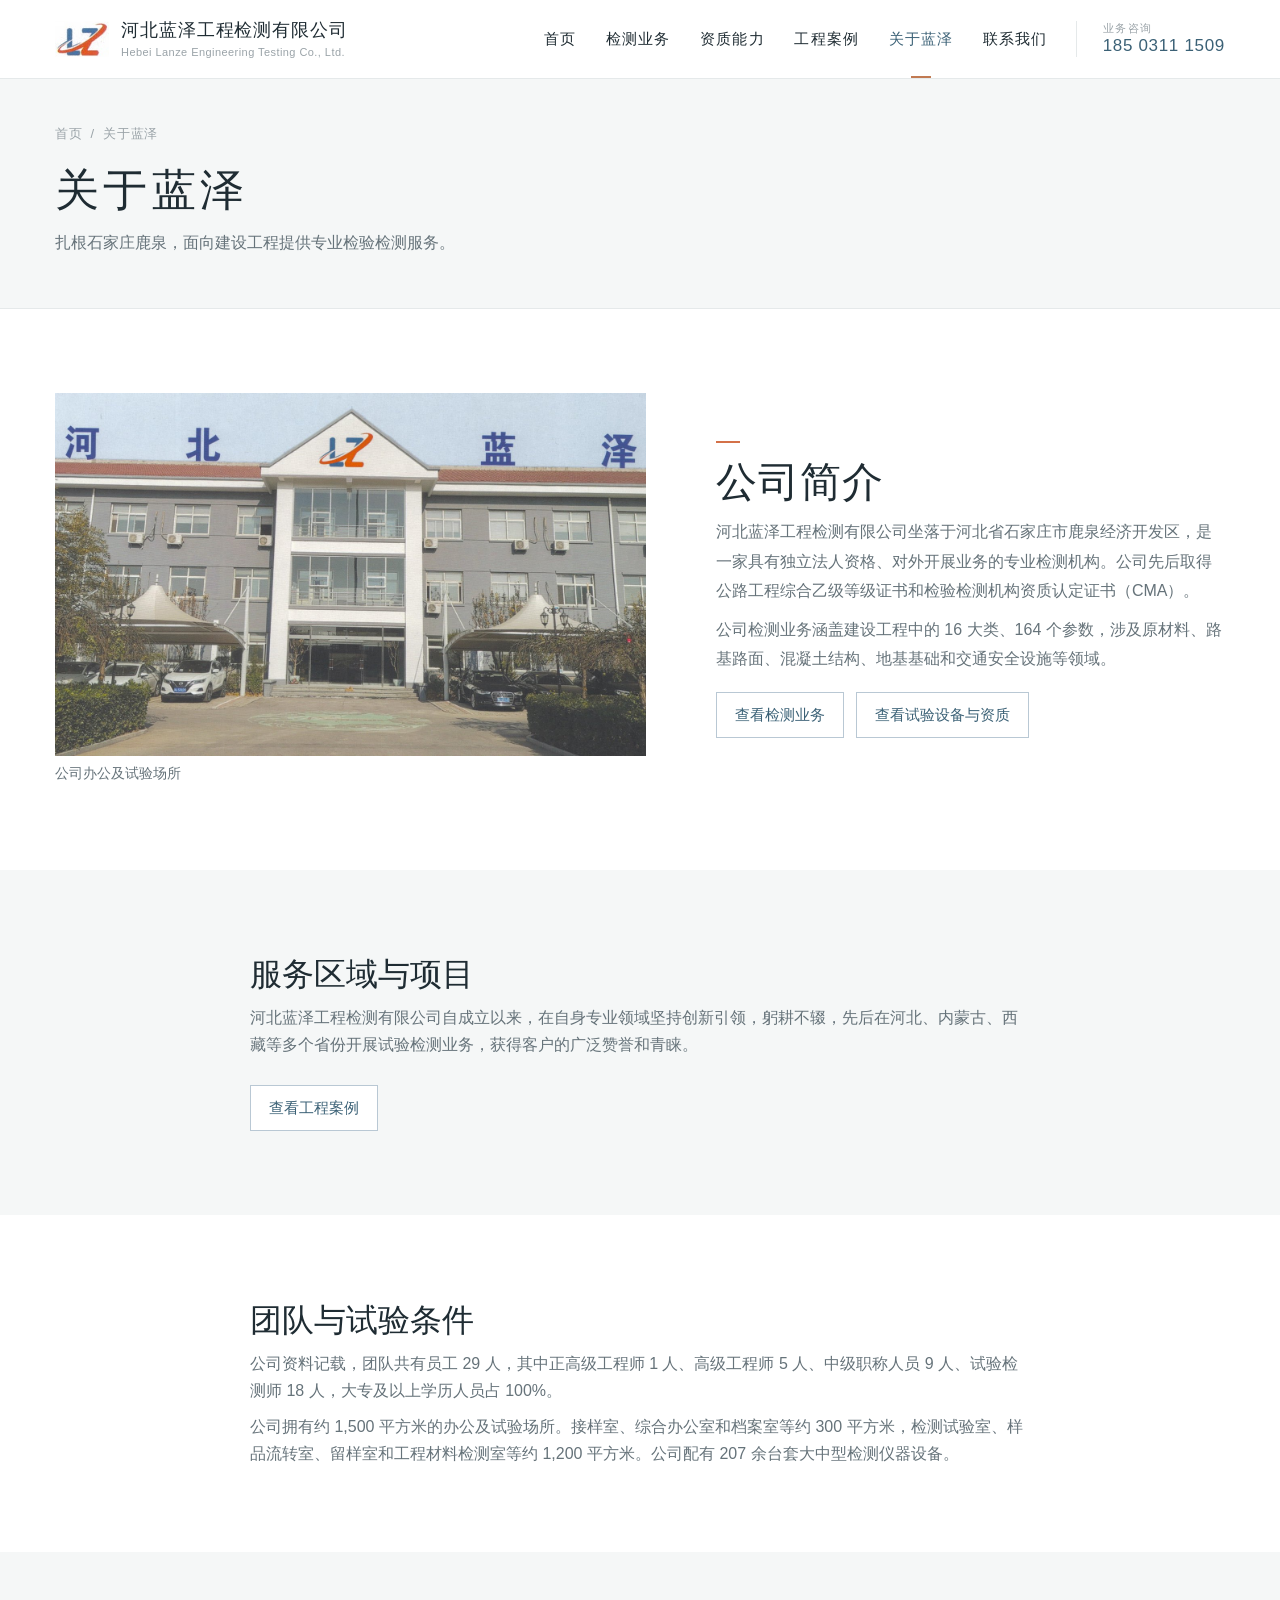
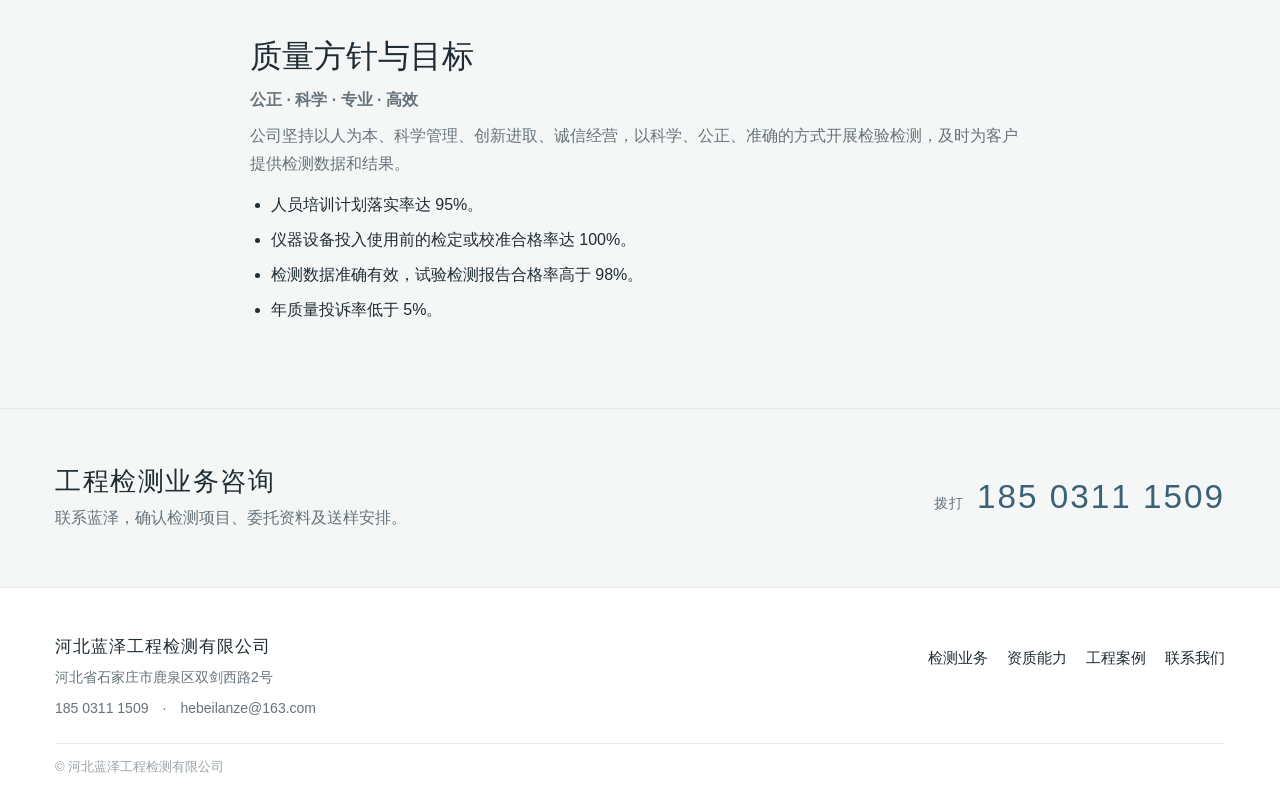
==== commit 0f95dd95: "Refresh the desktop site and reorder mobile projects - New desktop.css (loaded only at desktop sizes" ====
--- a/about.html
+++ b/about.html
@@ -6,9 +6,10 @@
   <meta name="description" content="了解河北蓝泽工程检测有限公司的公司概况、试验环境和质量方针。">
   <title>关于蓝泽｜河北蓝泽工程检测有限公司</title>
   <link rel="icon" href="assets/logo.jpg" type="image/jpeg">
-  <link rel="stylesheet" href="styles.css">
-  <link rel="stylesheet" href="mobile.css" media="(max-width: 870px), (max-width: 960px) and (max-height: 500px) and (pointer: coarse)">
-  <script src="site.js" defer></script>
+  <link rel="stylesheet" href="styles.css?v=20261122f">
+  <link rel="stylesheet" href="desktop.css?v=20261122f" media="(min-width: 961px), (min-width: 871px) and (min-height: 501px), (min-width: 871px) and (pointer: fine), (min-width: 871px) and (pointer: none)">
+  <link rel="stylesheet" href="mobile.css?v=20261122f" media="(max-width: 870px), (max-width: 960px) and (max-height: 500px) and (pointer: coarse)">
+  <script src="site.js?v=20261122f" defer></script>
 </head>
 <body>
 <a class="skip" href="#main">跳至页面内容</a>
@@ -32,6 +33,7 @@
 <a class="nav-link" href="about.html" aria-current="page">关于蓝泽</a>
 <a class="nav-link" href="contact.html">联系我们</a>
           </nav>
+          <a class="header-tel" href="tel:18503111509"><span>业务咨询</span>185 0311 1509</a>
         </div>
       </header>
 <main id="main">
@@ -91,7 +93,7 @@
   <section class="contact-band">
     <div class="container">
       <div><h2>工程检测业务咨询</h2><p>联系蓝泽，确认检测项目、委托资料及送样安排。</p></div>
-      <a class="button button-primary" href="tel:18503111509">拨打 185 0311 1509</a>
+      <a class="button button-primary" href="tel:18503111509"><span>拨打</span> 185 0311 1509</a>
     </div>
   </section>
 </main>
--- a/styles.css
+++ b/styles.css
@@ -41,6 +41,7 @@
 .brand-name { font-size: 1.125rem; font-weight: 760; line-height: 1.3; }
 .brand-en { font-size: .6875rem; color: #556a78; letter-spacing: .025em; line-height: 1.3; }
 .menu-button { display: none; color: var(--navy); }
+.header-tel { display: none; }
 .menu-bars, .menu-bars::before, .menu-bars::after { display: block; width: 22px; height: 2px; background: currentColor; border-radius: 2px; }
 .menu-bars { position: relative; }
 .menu-bars::before, .menu-bars::after { content: ""; position: absolute; left: 0; }
--- a/desktop.css
+++ b/desktop.css
@@ -0,0 +1,199 @@
+/* 电脑版：与 mobile.css 互补的媒体条件下加载（见各页 <link media>），轮播图片样式见 desktop-carousel.css */
+:root {
+  --ink: #1f2c33;
+  --navy: #2b4250;
+  --navy-dark: #2b4250;
+  --blue: #3b6176;
+  --muted: #66737a;
+  --soft: #9aa3a8;
+  --line: #e5e9ea;
+  --mist: #f5f7f7;
+  --accent: #c17a52;
+  scroll-padding-top: 96px;
+}
+body { color: var(--ink); }
+h1, h2, h3, .button, .anchor-nav a, .contact-items dt, .category, .gallery figcaption, .gallery-title { font-weight: 500; }
+
+/* 页头：吸顶、细字重导航、右侧业务电话 */
+.header { position: sticky; top: 0; z-index: 10; border-bottom-color: var(--line); background: rgba(255, 255, 255, .97); }
+.header-row { min-height: 78px; gap: 28px; }
+.brand-name { color: var(--ink); font-weight: 500; letter-spacing: .05em; }
+.brand-en { color: var(--soft); letter-spacing: .04em; }
+.nav { gap: clamp(16px, 2.3vw, 38px); margin-left: auto; }
+.nav-link { color: var(--ink); font-size: .9375rem; font-weight: 400; letter-spacing: .08em; }
+.nav-link:hover, .nav-link[aria-current="page"] { color: var(--blue); }
+.nav-link[aria-current="page"] { font-weight: 500; }
+.nav-link[aria-current="page"]::after { right: auto; left: 50%; width: 20px; height: 2px; background: var(--accent); transform: translateX(-50%); }
+@media (min-width: 1180px) {
+  .header-tel {
+    display: flex;
+    flex-direction: column;
+    justify-content: center;
+    align-self: center;
+    padding-left: 26px;
+    border-left: 1px solid var(--line);
+    color: var(--blue);
+    font-size: 1.0625rem;
+    font-variant-numeric: tabular-nums;
+    letter-spacing: .04em;
+    line-height: 1.3;
+    white-space: nowrap;
+  }
+  .header-tel span { color: var(--soft); font-size: .6875rem; letter-spacing: .14em; }
+  .header-tel:hover { color: var(--navy); }
+}
+
+/* 轮播文字：常规字重，中英文更紧凑 */
+.hero h1 { font-weight: 500; letter-spacing: .12em; }
+.hero-translation { margin-top: .6em; font-weight: 400; letter-spacing: .22em; }
+
+/* 首页栏目标题：英文小字 + 中文标题 + 浅灰「查看更多」 */
+.home-page .section { padding-block: clamp(64px, 7vw, 108px); }
+.home-page .section-heading, .home-page .split-heading {
+  display: flex;
+  justify-content: space-between;
+  align-items: flex-end;
+  flex-wrap: nowrap;
+  gap: 24px;
+  margin-bottom: 36px;
+}
+.home-page p.section-eyebrow {
+  display: flex;
+  align-items: center;
+  gap: 10px;
+  margin: 0 0 12px;
+  color: var(--soft);
+  font-size: .75rem;
+  letter-spacing: .26em;
+  line-height: 1.2;
+  text-transform: uppercase;
+}
+.home-page p.section-eyebrow::before { width: 22px; height: 1px; flex: 0 0 22px; content: ""; background: var(--accent); }
+.home-page .section-heading h2, .home-page .split-copy h2 { color: var(--ink); font-size: clamp(1.75rem, 2.4vw, 2.25rem); letter-spacing: .08em; }
+.home-page .section-heading h2::before, .home-page .split-copy h2::before { content: none; }
+.home-page .section-heading p:not(.section-eyebrow) { margin-top: 10px; font-size: .9375rem; letter-spacing: .04em; }
+.home-page a.home-more {
+  display: inline-flex;
+  align-items: center;
+  gap: 8px;
+  flex-shrink: 0;
+  min-height: 40px;
+  margin-bottom: -6px;
+  padding: 0;
+  border: 0;
+  color: var(--soft);
+  background: none;
+  font-size: .875rem;
+  font-weight: 400;
+  letter-spacing: .08em;
+}
+.home-page a.home-more::after { width: 6px; height: 6px; content: ""; border-top: 1px solid currentColor; border-right: 1px solid currentColor; transform: rotate(45deg); }
+.home-page a.home-more:hover { color: var(--blue); background: none; }
+.home-page .section-note { margin: -18px 0 30px; color: var(--muted); font-size: .9375rem; letter-spacing: .03em; }
+.home-page .card { border: 0; background: none; }
+.home-page a.card:hover { border: 0; box-shadow: none; }
+.home-page a.card img { transition: opacity .2s ease; }
+.home-page a.card:hover img { opacity: .9; }
+.home-page a.card:hover h3 { color: var(--blue); }
+
+/* 检测业务 */
+.home-services .service-cards { gap: 28px; counter-reset: service; }
+.home-services .service-cards .card img { aspect-ratio: 4 / 3; }
+.home-services .service-cards .card-body { padding: 18px 0 0; }
+.home-services .service-cards h3 { font-size: 1.0625rem; letter-spacing: .05em; }
+.home-services .service-cards h3::before {
+  display: block;
+  margin-bottom: 6px;
+  color: var(--accent);
+  content: "0" counter(service);
+  counter-increment: service;
+  font-size: .75rem;
+  font-weight: 400;
+  letter-spacing: .16em;
+}
+.home-services .service-cards p { margin-top: 6px; font-size: .875rem; }
+
+/* 公司简介：配图 + 文字 + 4 项数据 */
+.home-about .split { grid-template-columns: 1.08fr 1fr; gap: clamp(40px, 6vw, 96px); }
+.home-about .split-copy > p { color: #4e5b62; line-height: 1.95; }
+.home-about .split-copy .actions { display: none; }
+.home-page dl.home-facts { display: grid; grid-template-columns: repeat(4, minmax(0, 1fr)); margin-top: 34px; border-top: 1px solid var(--line); }
+.home-facts div { display: flex; flex-direction: column-reverse; justify-content: flex-end; padding: 20px 10px 0 18px; border-left: 1px solid var(--line); }
+.home-facts div:first-child { padding-left: 0; border-left: 0; }
+.home-facts dt { margin-top: 4px; color: var(--muted); font-size: .8125rem; letter-spacing: .04em; line-height: 1.5; }
+.home-facts dd { color: var(--blue); font-size: clamp(1.75rem, 2.3vw, 2.25rem); font-weight: 300; font-variant-numeric: tabular-nums; letter-spacing: .01em; line-height: 1.15; white-space: nowrap; }
+.home-facts dd span { margin-left: 3px; color: var(--muted); font-size: .8125rem; font-weight: 400; letter-spacing: .04em; }
+
+/* 工程案例 */
+.home-projects .case-cards { gap: 28px; }
+.home-projects .case-cards img { aspect-ratio: 4 / 3; }
+.home-projects .case-cards .card-body { padding: 18px 0 0; }
+.home-projects .category { margin-bottom: 6px; color: var(--accent); font-size: .8125rem; font-weight: 400; letter-spacing: .14em; }
+.home-projects .case-cards h3 { font-size: 1.0625rem; letter-spacing: .03em; }
+.home-projects .case-cards p { font-size: .875rem; }
+
+/* 仪器设备、企业资质：电脑版也展示 */
+.home-page .mobile-only.home-equipment, .home-page .mobile-only.home-credentials { display: block; }
+.equipment-strip { display: grid; grid-template-columns: repeat(4, minmax(0, 1fr)); gap: 28px; margin: 0; padding: 0; list-style: none; }
+.equipment-strip a { display: block; }
+.equipment-strip img { width: 100%; height: auto; aspect-ratio: 4 / 3; object-fit: cover; background: #e6eaeb; transition: opacity .2s ease; }
+.equipment-wide img { object-position: 22% 50%; }
+.equipment-strip span { display: block; padding-top: 16px; font-size: 1rem; letter-spacing: .05em; }
+.equipment-strip a:hover img { opacity: .9; }
+.equipment-strip a:hover span { color: var(--blue); }
+.credential-links { display: grid; grid-template-columns: repeat(3, minmax(0, 1fr)); gap: 28px; margin: 0; padding: 0; list-style: none; }
+.credential-links a { display: flex; flex-direction: column; gap: 16px; }
+.credential-thumb { position: relative; display: block; aspect-ratio: 4 / 3; background: var(--mist); }
+.credential-thumb img {
+  position: absolute;
+  inset: 0;
+  width: auto;
+  height: auto;
+  max-width: calc(100% - 64px);
+  max-height: calc(100% - 48px);
+  margin: auto;
+  box-shadow: 0 6px 18px rgba(28, 44, 54, .14);
+  transition: transform .25s ease;
+}
+.credential-links a:hover .credential-thumb img { transform: translateY(-3px); }
+.credential-name { color: var(--ink); font-size: .9375rem; letter-spacing: .04em; text-align: center; }
+.credential-links a:hover .credential-name { color: var(--blue); }
+
+/* 咨询条与页脚：浅色，不用深蓝大色块 */
+.contact-band { padding-block: 56px; border-top: 1px solid var(--line); color: var(--ink); background: var(--mist); }
+.contact-band h2 { font-size: clamp(1.4rem, 2vw, 1.75rem); letter-spacing: .06em; }
+.contact-band p { color: var(--muted); }
+.contact-band .container > .button {
+  display: inline-flex;
+  align-items: baseline;
+  gap: 12px;
+  min-height: 0;
+  padding: 0;
+  border: 0;
+  color: var(--blue);
+  background: none;
+  font-size: clamp(1.75rem, 2.6vw, 2.25rem);
+  font-weight: 300;
+  font-variant-numeric: tabular-nums;
+  letter-spacing: .06em;
+}
+.contact-band .container > .button:hover { color: var(--navy); background: none; }
+.contact-band .button span { color: var(--muted); font-size: .875rem; font-weight: 400; letter-spacing: .12em; }
+.footer { padding-block: 48px 26px; border-top: 1px solid var(--line); color: var(--muted); background: white; }
+.footer h2 { color: var(--ink); letter-spacing: .06em; }
+.footer p { font-size: .875rem; }
+.footer nav a { color: var(--ink); font-size: .9375rem; }
+.footer a:hover { color: var(--blue); }
+.footer-small { border-top-color: var(--line); color: var(--soft); font-size: .8125rem; }
+
+/* 内页 */
+.page-hero { padding-block: 40px 52px; border-bottom: 1px solid var(--line); color: var(--ink); background: var(--mist); }
+.breadcrumb { color: var(--soft); font-size: .8125rem; letter-spacing: .06em; }
+.breadcrumb a { text-decoration: none; }
+.breadcrumb a:hover { color: var(--blue); }
+.page-hero h1 { font-size: clamp(2rem, 3.4vw, 2.75rem); letter-spacing: .1em; }
+.page-hero p { color: var(--muted); }
+.section-heading h2::before, .split-copy h2::before { width: 24px; height: 2px; }
+.anchor-nav { background: white; }
+.anchor-nav a { text-decoration: none; }
+.anchor-nav a:hover { text-decoration: underline; }
--- a/mobile.css
+++ b/mobile.css
@@ -15,8 +15,6 @@
 }
 
 body { padding-bottom: calc(53px + env(safe-area-inset-bottom, 0px)); color: var(--ink); }
-/* 菜单打开时只锁 html；若同时给 body 设 overflow，body 会变成滚动容器，吸顶页头会随页面滚出屏幕 */
-.menu-locked { overflow: hidden; }
 .mobile-only { display: block; }
 .skip { z-index: 12; }
 h1, h2, h3, .button, .anchor-nav a, .contact-items dt, .category, .gallery figcaption { font-weight: 500; }
@@ -115,17 +113,40 @@
 @keyframes menu-in { from { opacity: 0; transform: translateY(-8px); } to { opacity: 1; transform: none; } }
 @keyframes fade-in { from { opacity: 0; } to { opacity: 1; } }
 
-/* 首页轮播：竖屏按 16:9 铺满（照片两侧各裁约 6%，正门「河北蓝泽」仍完整），横屏限高后改为完整缩放 */
+/* 首页轮播：竖屏 8:5。照片放大 8% 后完整居中（两侧各裁约 4%，正门「河北蓝泽」仍完整），
+   上下空出的部分用同一张照片的模糊版本衔接，照片边缘渐隐；横屏限高后照片按高度完整显示 */
 .home-page .hero { background: #2e3c44; color: white; }
 .hero-slides {
   position: relative;
   z-index: 0;
-  height: min(56.25vw, 78vh);
-  height: min(56.25vw, 78svh);
+  height: min(62.5vw, 78vh);
+  height: min(62.5vw, 78svh);
   touch-action: pan-y pinch-zoom;
   background: #2e3c44;
 }
-.hero-slide img { object-fit: cover; object-position: 50% 50%; }
+.hero-office { --hero-backdrop: url("assets/office-mobile.webp"); }
+.hero-highway { --hero-backdrop: url("assets/shijiazhuang-expressway-mobile.webp"); }
+.hero-bridge-truck { --hero-backdrop: url("assets/bridge-truck-mobile.webp"); }
+.hero-slide { overflow: hidden; }
+.hero-slide::before {
+  position: absolute;
+  inset: -24px;
+  content: "";
+  background: #2e3c44 var(--hero-backdrop) center / cover no-repeat;
+  filter: blur(16px) saturate(.85);
+}
+.hero-slide picture { position: relative; }
+.hero-slide img {
+  position: absolute;
+  top: 50%;
+  left: 50%;
+  width: 108%;
+  max-width: none;
+  height: auto;
+  transform: translate(-50%, -50%);
+  -webkit-mask-image: linear-gradient(to bottom, transparent, #000 14px, #000 calc(100% - 14px), transparent);
+  mask-image: linear-gradient(to bottom, transparent, #000 14px, #000 calc(100% - 14px), transparent);
+}
 .hero-slide::after { background: linear-gradient(180deg, rgba(16, 24, 29, .16) 0%, rgba(16, 24, 29, .42) 50%, rgba(16, 24, 29, .4) 100%); }
 .hero > .container {
   position: absolute;
@@ -160,23 +181,13 @@
 }
 .hero-translation {
   position: relative;
-  margin-top: 1em;
-  padding-top: .95em;
+  margin-top: .55em;
+  padding-top: 0;
   font-size: clamp(.47rem, 2.25vw, .75rem);
   font-weight: 400;
   letter-spacing: .1em;
   opacity: .88;
   text-wrap: balance;
-}
-.hero-translation::before {
-  position: absolute;
-  top: 0;
-  left: 50%;
-  width: 24px;
-  height: 1px;
-  content: "";
-  background: rgba(255, 255, 255, .62);
-  transform: translateX(-50%);
 }
 .hero-controls { right: auto; bottom: 2px; left: 50%; transform: translateX(-50%); }
 .hero-controls button { width: 34px; height: 40px; }
@@ -273,10 +284,11 @@
 
 /* 工程案例 */
 .home-projects .case-cards { grid-template-columns: minmax(0, 1fr); gap: 0; }
-.home-projects .case-cards .card:first-child img { width: 100%; height: auto; aspect-ratio: 16 / 10; object-fit: cover; }
-.home-projects .case-cards .card:first-child .card-body { padding: 14px 0 22px; }
-.home-projects .case-cards .card:first-child h3 { font-size: 1.0625rem; }
-.home-projects .case-cards .card:not(:first-child) {
+.home-projects .case-cards .case-featured { order: -1; }
+.home-projects .case-cards .case-featured img { width: 100%; height: auto; aspect-ratio: 16 / 10; object-fit: cover; object-position: 50% 80%; }
+.home-projects .case-cards .case-featured .card-body { padding: 14px 0 22px; }
+.home-projects .case-cards .case-featured h3 { font-size: 1.0625rem; }
+.home-projects .case-cards .card:not(.case-featured) {
   display: grid;
   grid-template-columns: clamp(96px, 30vw, 150px) minmax(0, 1fr);
   align-items: center;
@@ -285,9 +297,9 @@
   border-top: 1px solid var(--line);
 }
 .home-projects .case-cards .card:last-child { border-bottom: 1px solid var(--line); }
-.home-projects .case-cards .card:not(:first-child) img { height: auto; aspect-ratio: 4 / 3; object-fit: cover; }
-.home-projects .case-cards .card:not(:first-child) .card-body { padding: 0; }
-.home-projects .case-cards .card:not(:first-child) p { display: none; }
+.home-projects .case-cards .card:not(.case-featured) img { height: auto; aspect-ratio: 4 / 3; object-fit: cover; }
+.home-projects .case-cards .card:not(.case-featured) .card-body { padding: 0; }
+.home-projects .case-cards .card:not(.case-featured) p { display: none; }
 .home-projects .case-cards h3 { color: var(--ink); font-size: .9375rem; font-weight: 500; letter-spacing: .03em; line-height: 1.5; }
 .home-projects .case-cards p { color: var(--muted); font-size: .8125rem; }
 .home-projects .category { margin-bottom: 4px; color: var(--accent); font-size: .75rem; font-weight: 400; letter-spacing: .12em; }
@@ -359,6 +371,7 @@
 .footer nav { column-gap: 22px; }
 .footer nav a { min-height: 40px; color: var(--ink); font-size: .875rem; }
 .footer-small { margin-top: 10px; padding-top: 14px; border-top: 1px solid var(--line); color: var(--soft); font-size: .75rem; }
+.header-tel { display: none; }
 .mobile-contact {
   position: fixed;
   inset: auto 0 0;
@@ -408,7 +421,12 @@
   .equipment-strip { grid-auto-columns: 38%; }
 }
 @media (orientation: landscape) {
-  .hero-slide img { object-fit: contain; }
+  .hero-slide img {
+    width: auto;
+    height: 100%;
+    -webkit-mask-image: linear-gradient(to right, transparent, #000 24px, #000 calc(100% - 24px), transparent);
+    mask-image: linear-gradient(to right, transparent, #000 24px, #000 calc(100% - 24px), transparent);
+  }
 }
 @media (prefers-reduced-motion: reduce) {
   .js .header .nav.open, .header.menu-open::before { animation: none; }
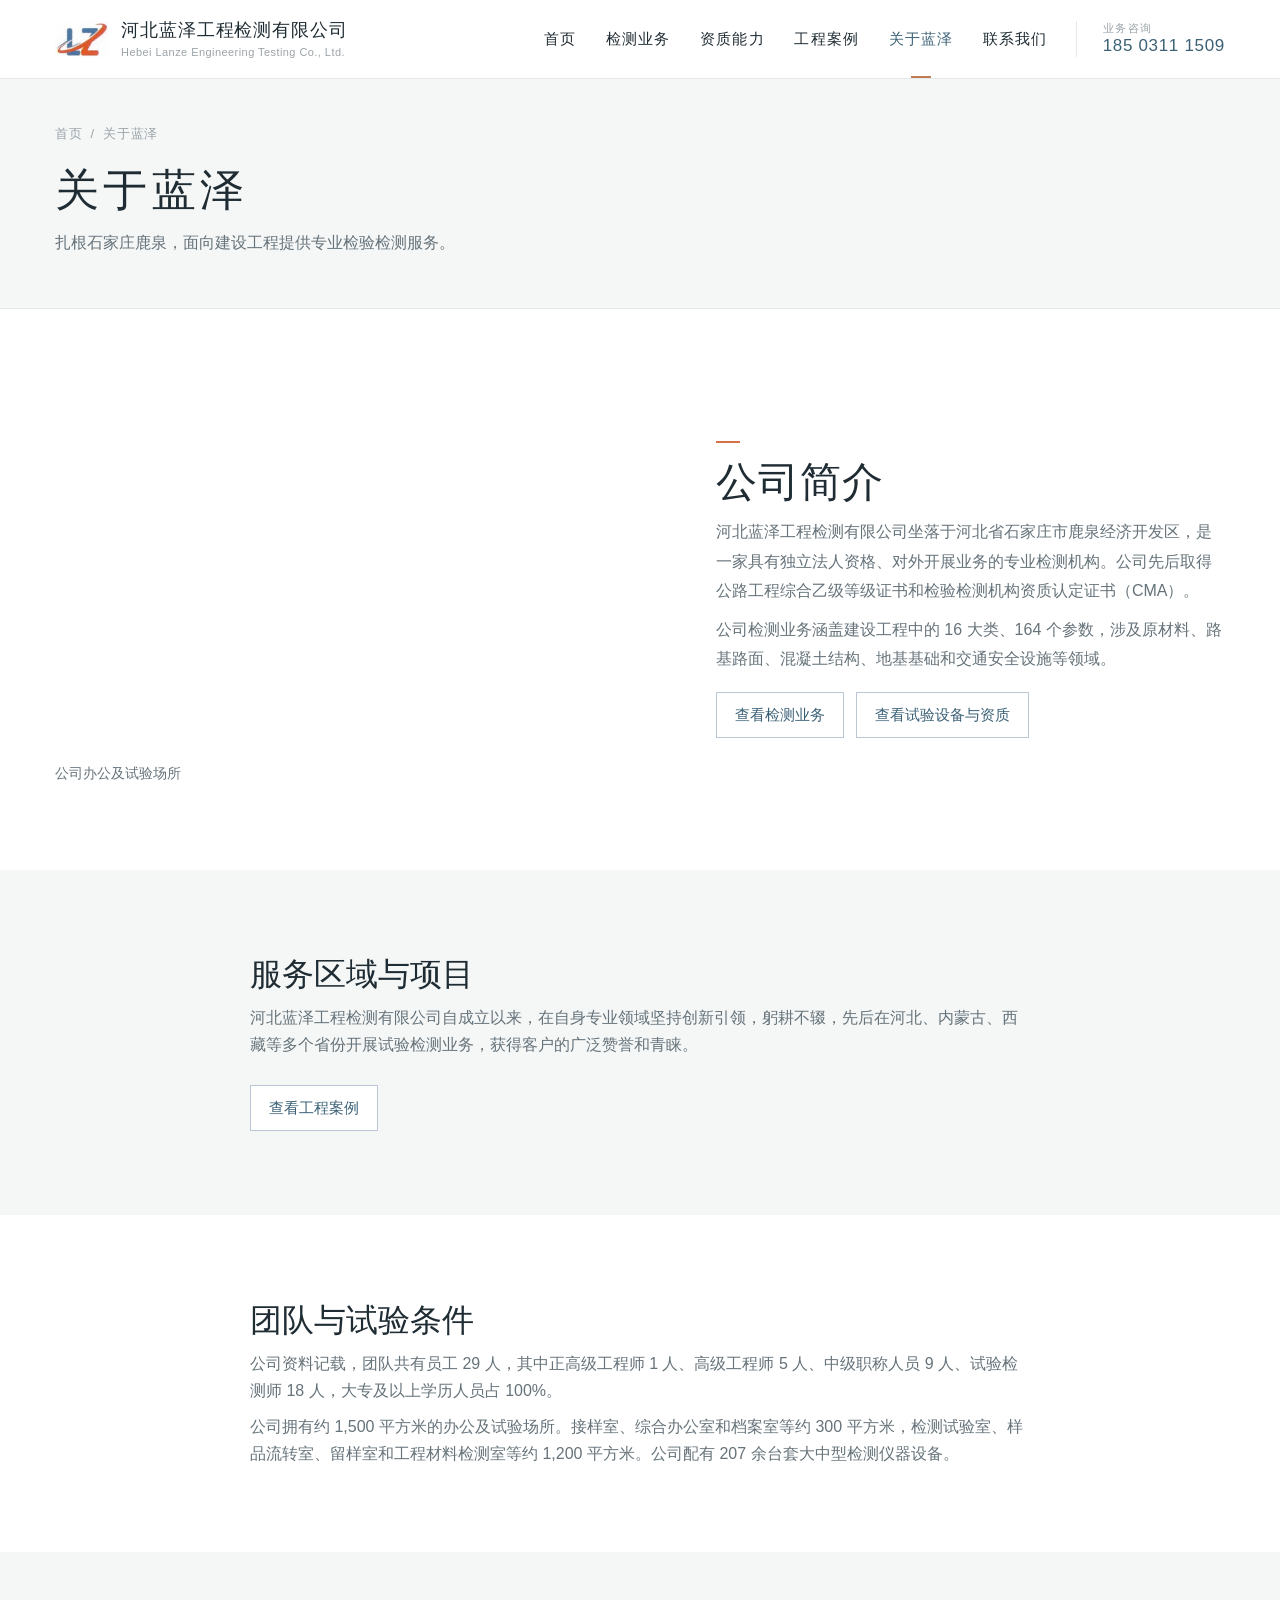
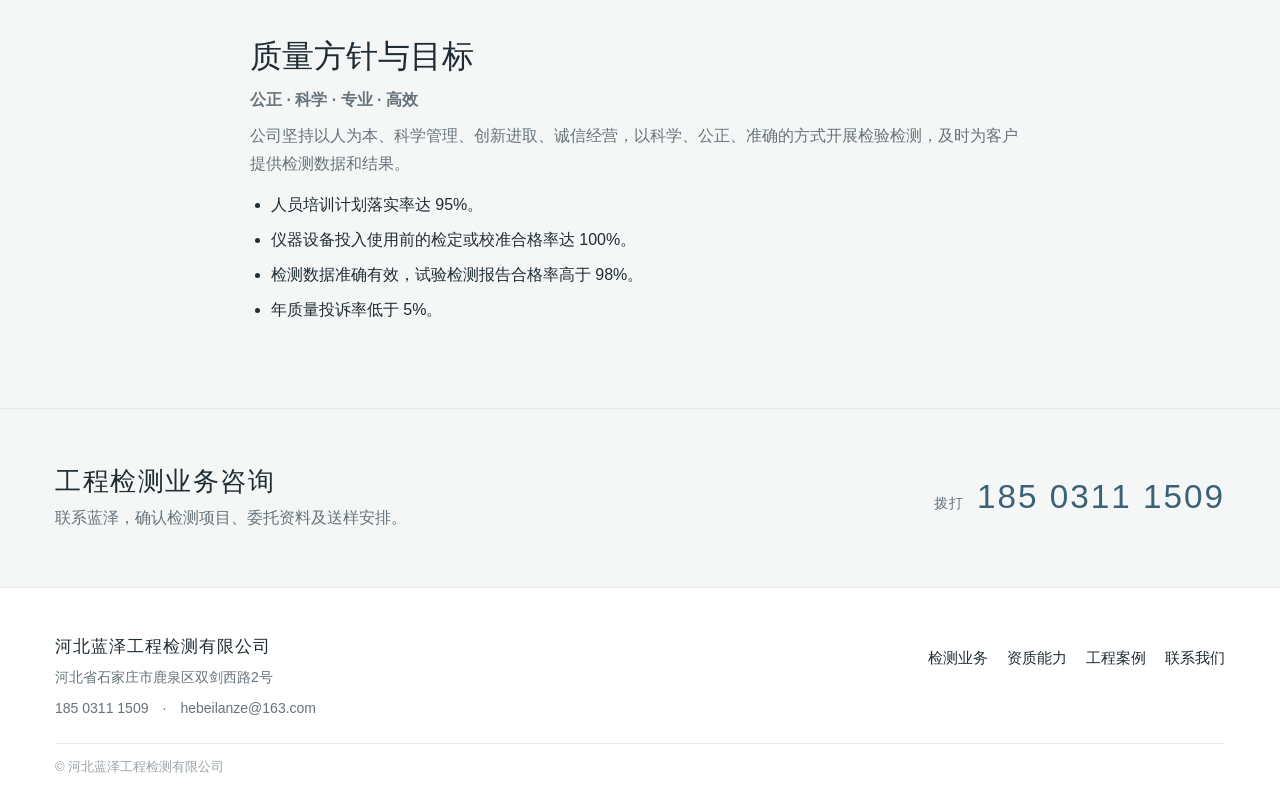
==== commit 01ad16e8: "Shrink the desktop banner and fix the intro facts overflow - Desktop banner now capped at 640px and " ====
--- a/about.html
+++ b/about.html
@@ -6,10 +6,10 @@
   <meta name="description" content="了解河北蓝泽工程检测有限公司的公司概况、试验环境和质量方针。">
   <title>关于蓝泽｜河北蓝泽工程检测有限公司</title>
   <link rel="icon" href="assets/logo.jpg" type="image/jpeg">
-  <link rel="stylesheet" href="styles.css?v=20261122f">
-  <link rel="stylesheet" href="desktop.css?v=20261122f" media="(min-width: 961px), (min-width: 871px) and (min-height: 501px), (min-width: 871px) and (pointer: fine), (min-width: 871px) and (pointer: none)">
-  <link rel="stylesheet" href="mobile.css?v=20261122f" media="(max-width: 870px), (max-width: 960px) and (max-height: 500px) and (pointer: coarse)">
-  <script src="site.js?v=20261122f" defer></script>
+  <link rel="stylesheet" href="styles.css?v=20261122g">
+  <link rel="stylesheet" href="desktop.css?v=20261122g" media="(min-width: 961px), (min-width: 871px) and (min-height: 501px), (min-width: 871px) and (pointer: fine), (min-width: 871px) and (pointer: none)">
+  <link rel="stylesheet" href="mobile.css?v=20261122g" media="(max-width: 870px), (max-width: 960px) and (max-height: 500px) and (pointer: coarse)">
+  <script src="site.js?v=20261122g" defer></script>
 </head>
 <body>
 <a class="skip" href="#main">跳至页面内容</a>
--- a/desktop.css
+++ b/desktop.css
@@ -98,7 +98,7 @@
 
 /* 检测业务 */
 .home-services .service-cards { gap: 28px; counter-reset: service; }
-.home-services .service-cards .card img { aspect-ratio: 4 / 3; }
+.home-services .service-cards .card img { aspect-ratio: 3 / 2; }
 .home-services .service-cards .card-body { padding: 18px 0 0; }
 .home-services .service-cards h3 { font-size: 1.0625rem; letter-spacing: .05em; }
 .home-services .service-cards h3::before {
@@ -113,20 +113,20 @@
 }
 .home-services .service-cards p { margin-top: 6px; font-size: .875rem; }
 
-/* 公司简介：配图 + 文字 + 4 项数据 */
+/* 公司简介：配图 + 文字 + 4 项数据（2×2，避免窄屏时数字与单位溢出） */
 .home-about .split { grid-template-columns: 1.08fr 1fr; gap: clamp(40px, 6vw, 96px); }
 .home-about .split-copy > p { color: #4e5b62; line-height: 1.95; }
 .home-about .split-copy .actions { display: none; }
-.home-page dl.home-facts { display: grid; grid-template-columns: repeat(4, minmax(0, 1fr)); margin-top: 34px; border-top: 1px solid var(--line); }
-.home-facts div { display: flex; flex-direction: column-reverse; justify-content: flex-end; padding: 20px 10px 0 18px; border-left: 1px solid var(--line); }
-.home-facts div:first-child { padding-left: 0; border-left: 0; }
+.home-page dl.home-facts { display: grid; grid-template-columns: repeat(2, minmax(0, 1fr)); margin-top: 32px; border-top: 1px solid var(--line); }
+.home-facts div { display: flex; flex-direction: column-reverse; justify-content: flex-end; min-width: 0; padding: 18px 12px 16px 0; border-bottom: 1px solid var(--line); }
+.home-facts div:nth-child(even) { padding-left: 28px; border-left: 1px solid var(--line); }
 .home-facts dt { margin-top: 4px; color: var(--muted); font-size: .8125rem; letter-spacing: .04em; line-height: 1.5; }
 .home-facts dd { color: var(--blue); font-size: clamp(1.75rem, 2.3vw, 2.25rem); font-weight: 300; font-variant-numeric: tabular-nums; letter-spacing: .01em; line-height: 1.15; white-space: nowrap; }
 .home-facts dd span { margin-left: 3px; color: var(--muted); font-size: .8125rem; font-weight: 400; letter-spacing: .04em; }
 
 /* 工程案例 */
 .home-projects .case-cards { gap: 28px; }
-.home-projects .case-cards img { aspect-ratio: 4 / 3; }
+.home-projects .case-cards img { aspect-ratio: 3 / 2; }
 .home-projects .case-cards .card-body { padding: 18px 0 0; }
 .home-projects .category { margin-bottom: 6px; color: var(--accent); font-size: .8125rem; font-weight: 400; letter-spacing: .14em; }
 .home-projects .case-cards h3 { font-size: 1.0625rem; letter-spacing: .03em; }
@@ -136,14 +136,14 @@
 .home-page .mobile-only.home-equipment, .home-page .mobile-only.home-credentials { display: block; }
 .equipment-strip { display: grid; grid-template-columns: repeat(4, minmax(0, 1fr)); gap: 28px; margin: 0; padding: 0; list-style: none; }
 .equipment-strip a { display: block; }
-.equipment-strip img { width: 100%; height: auto; aspect-ratio: 4 / 3; object-fit: cover; background: #e6eaeb; transition: opacity .2s ease; }
+.equipment-strip img { width: 100%; height: auto; aspect-ratio: 3 / 2; object-fit: cover; background: #e6eaeb; transition: opacity .2s ease; }
 .equipment-wide img { object-position: 22% 50%; }
 .equipment-strip span { display: block; padding-top: 16px; font-size: 1rem; letter-spacing: .05em; }
 .equipment-strip a:hover img { opacity: .9; }
 .equipment-strip a:hover span { color: var(--blue); }
 .credential-links { display: grid; grid-template-columns: repeat(3, minmax(0, 1fr)); gap: 28px; margin: 0; padding: 0; list-style: none; }
 .credential-links a { display: flex; flex-direction: column; gap: 16px; }
-.credential-thumb { position: relative; display: block; aspect-ratio: 4 / 3; background: var(--mist); }
+.credential-thumb { position: relative; display: block; aspect-ratio: 16 / 10; background: var(--mist); }
 .credential-thumb img {
   position: absolute;
   inset: 0;
